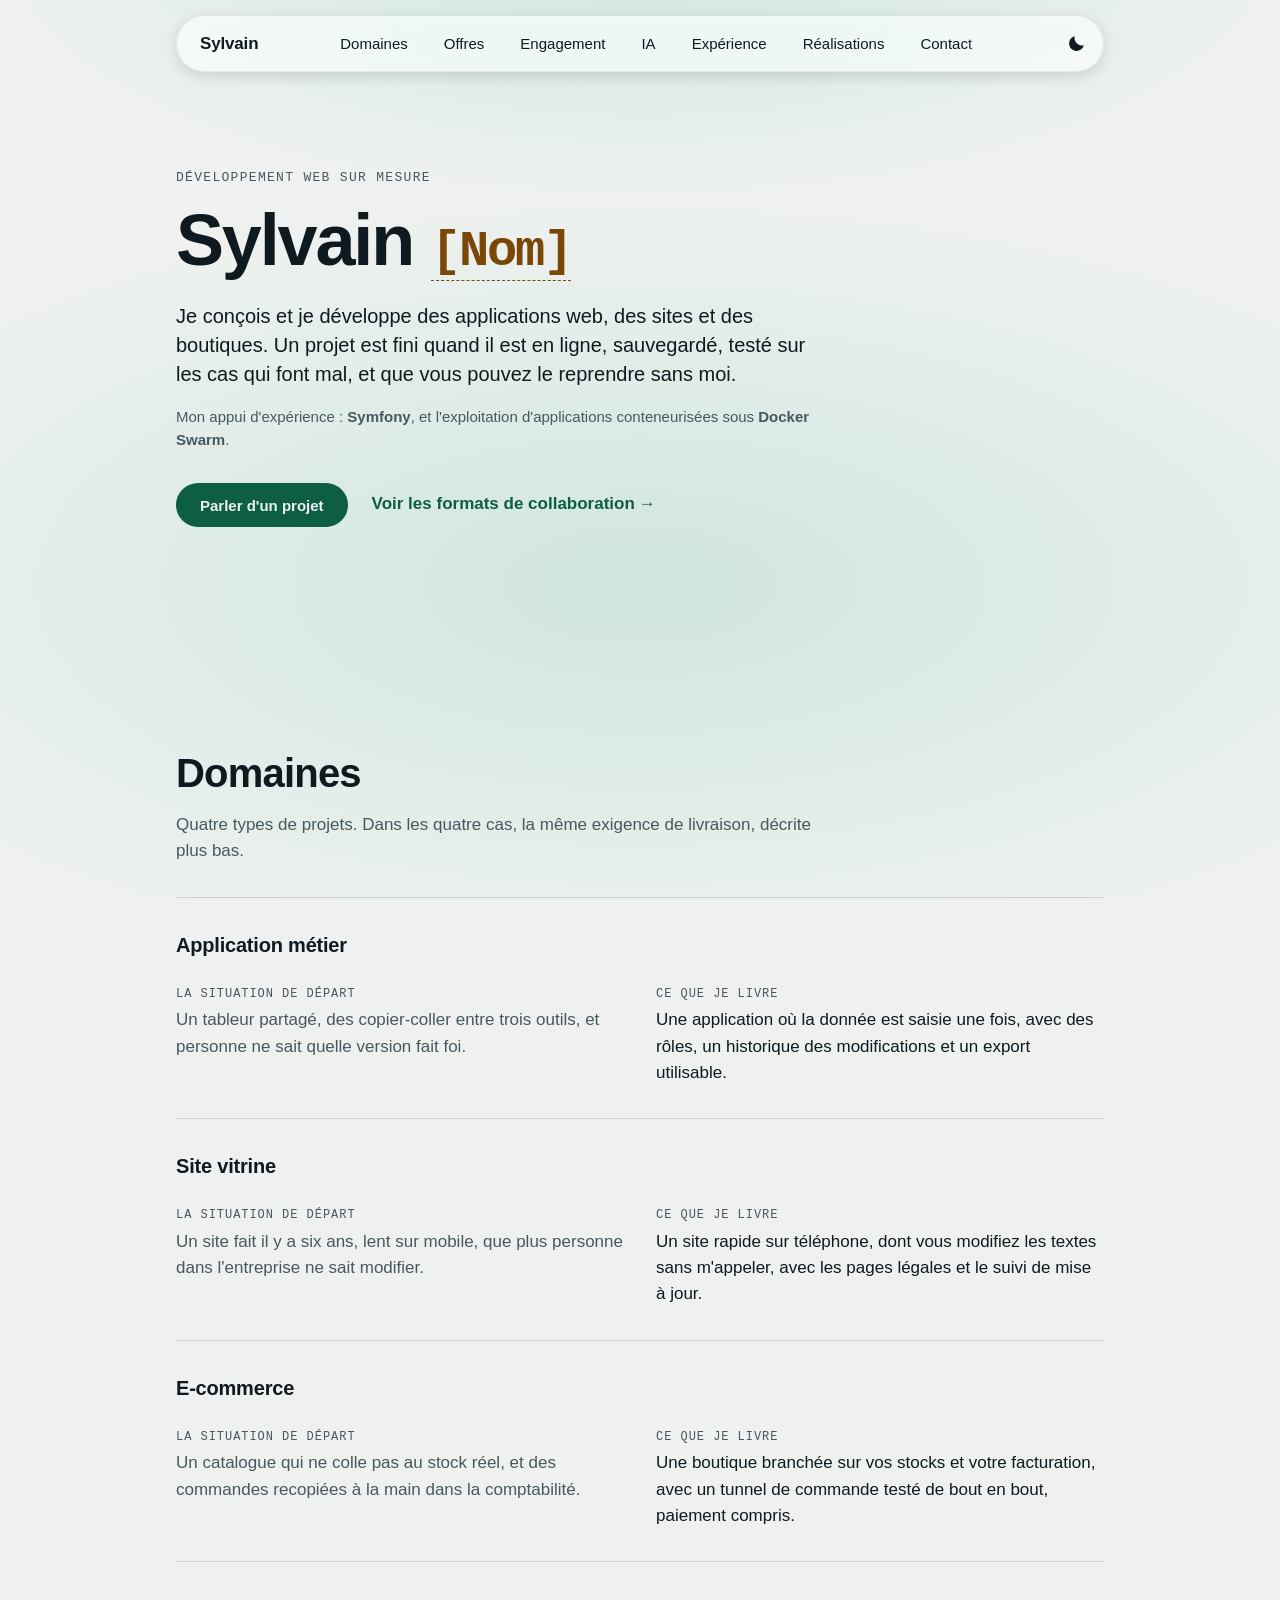
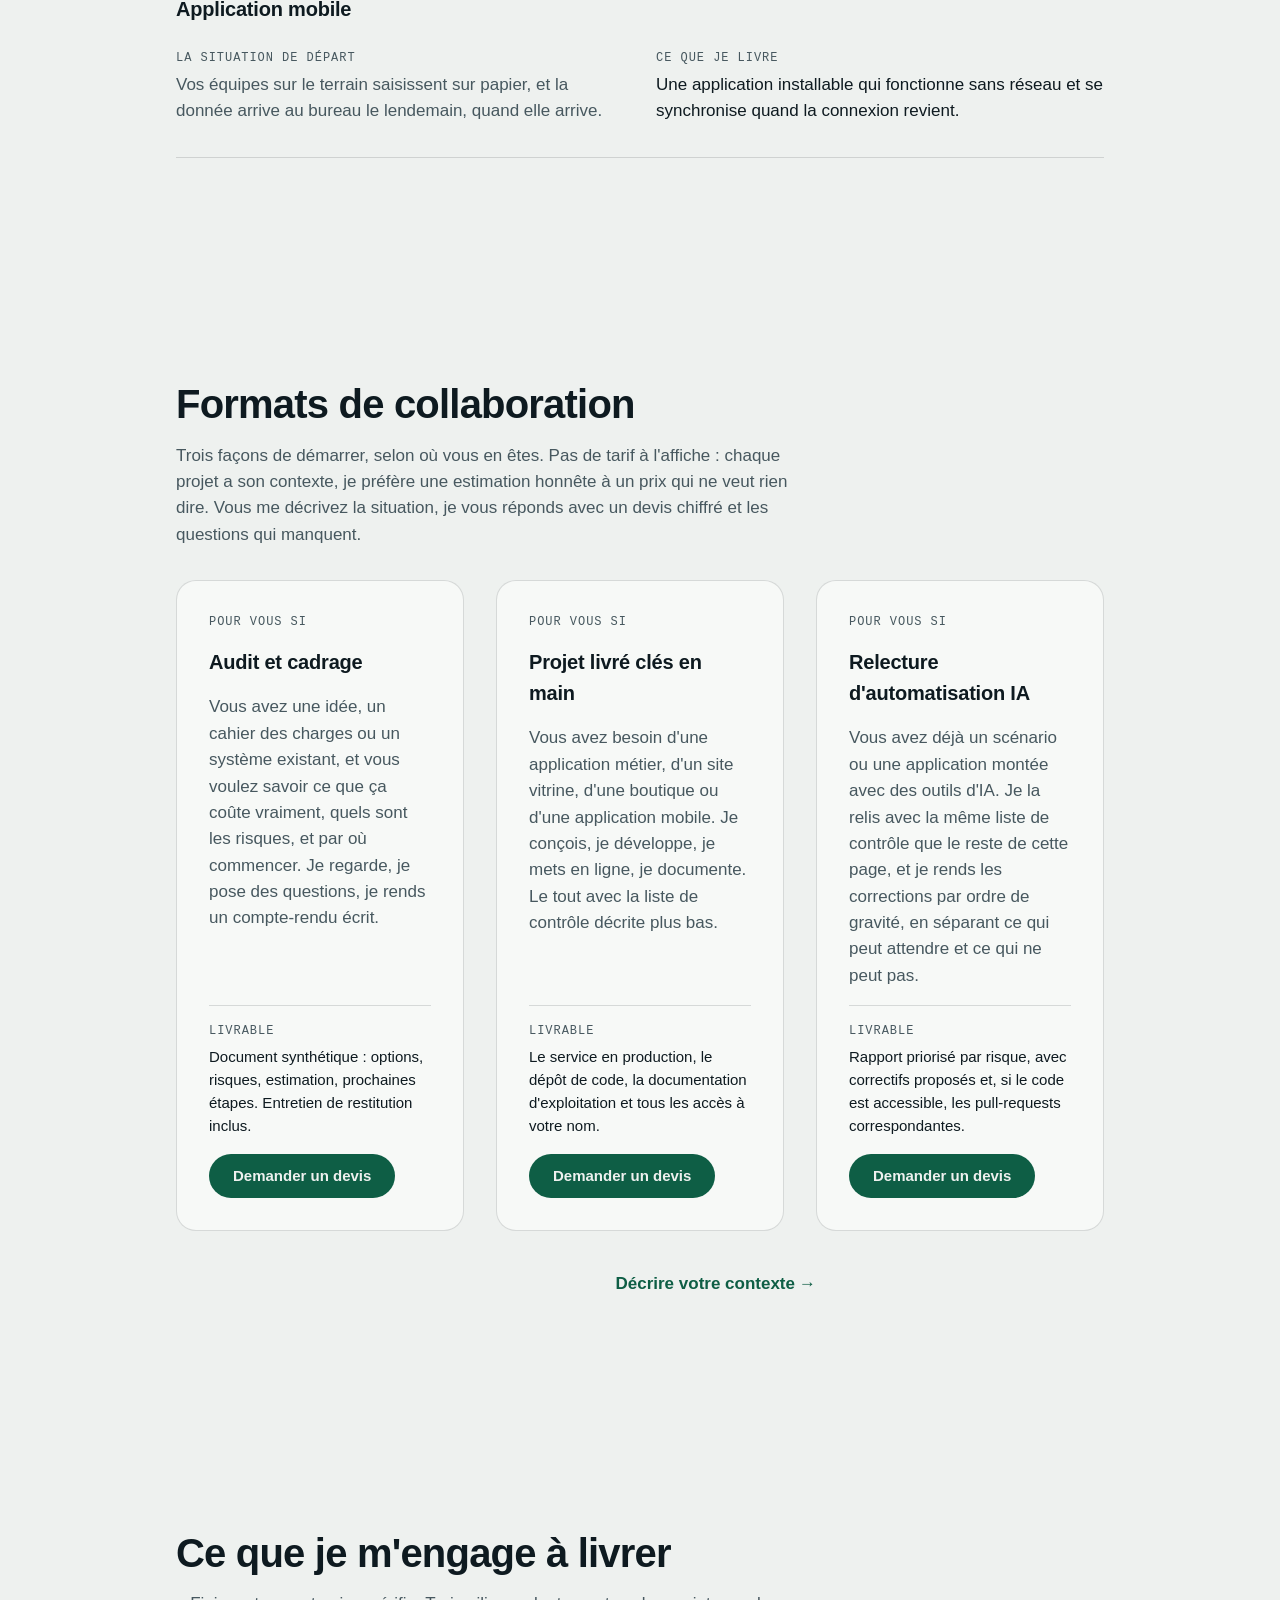
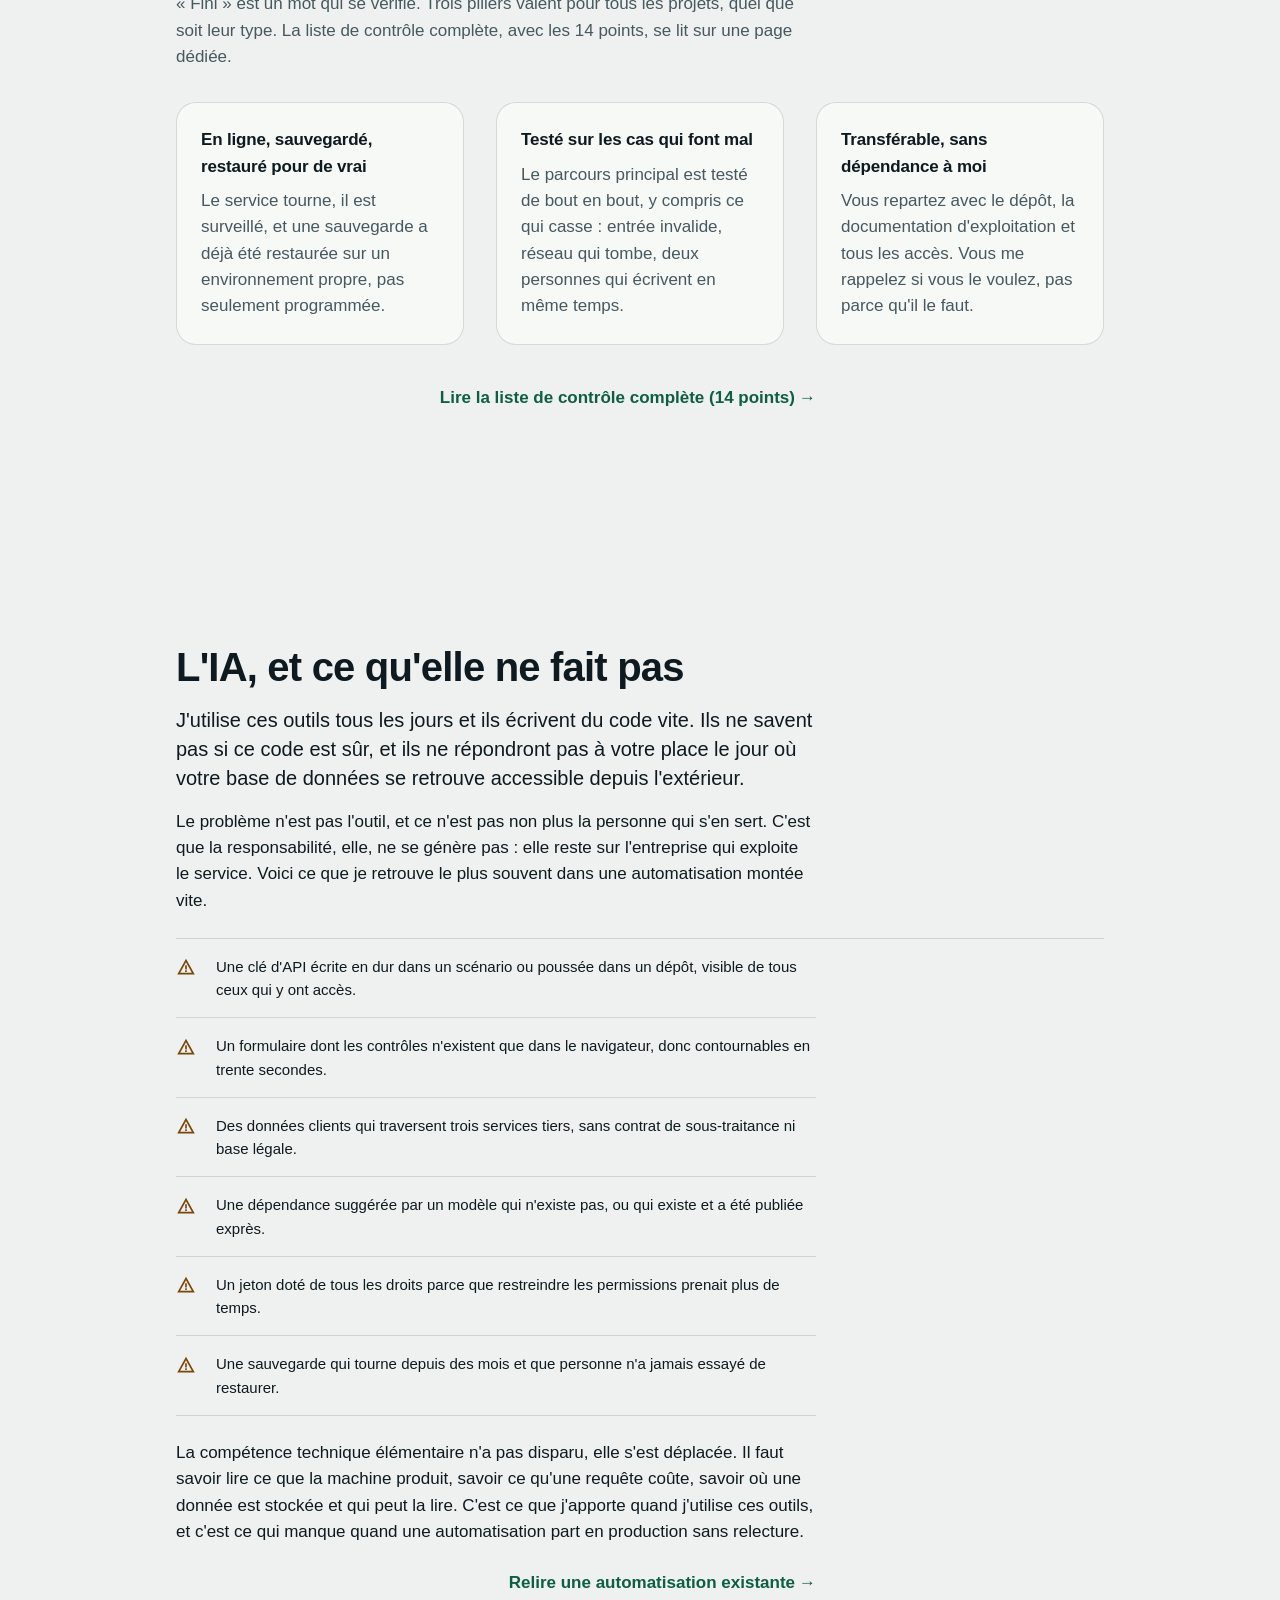
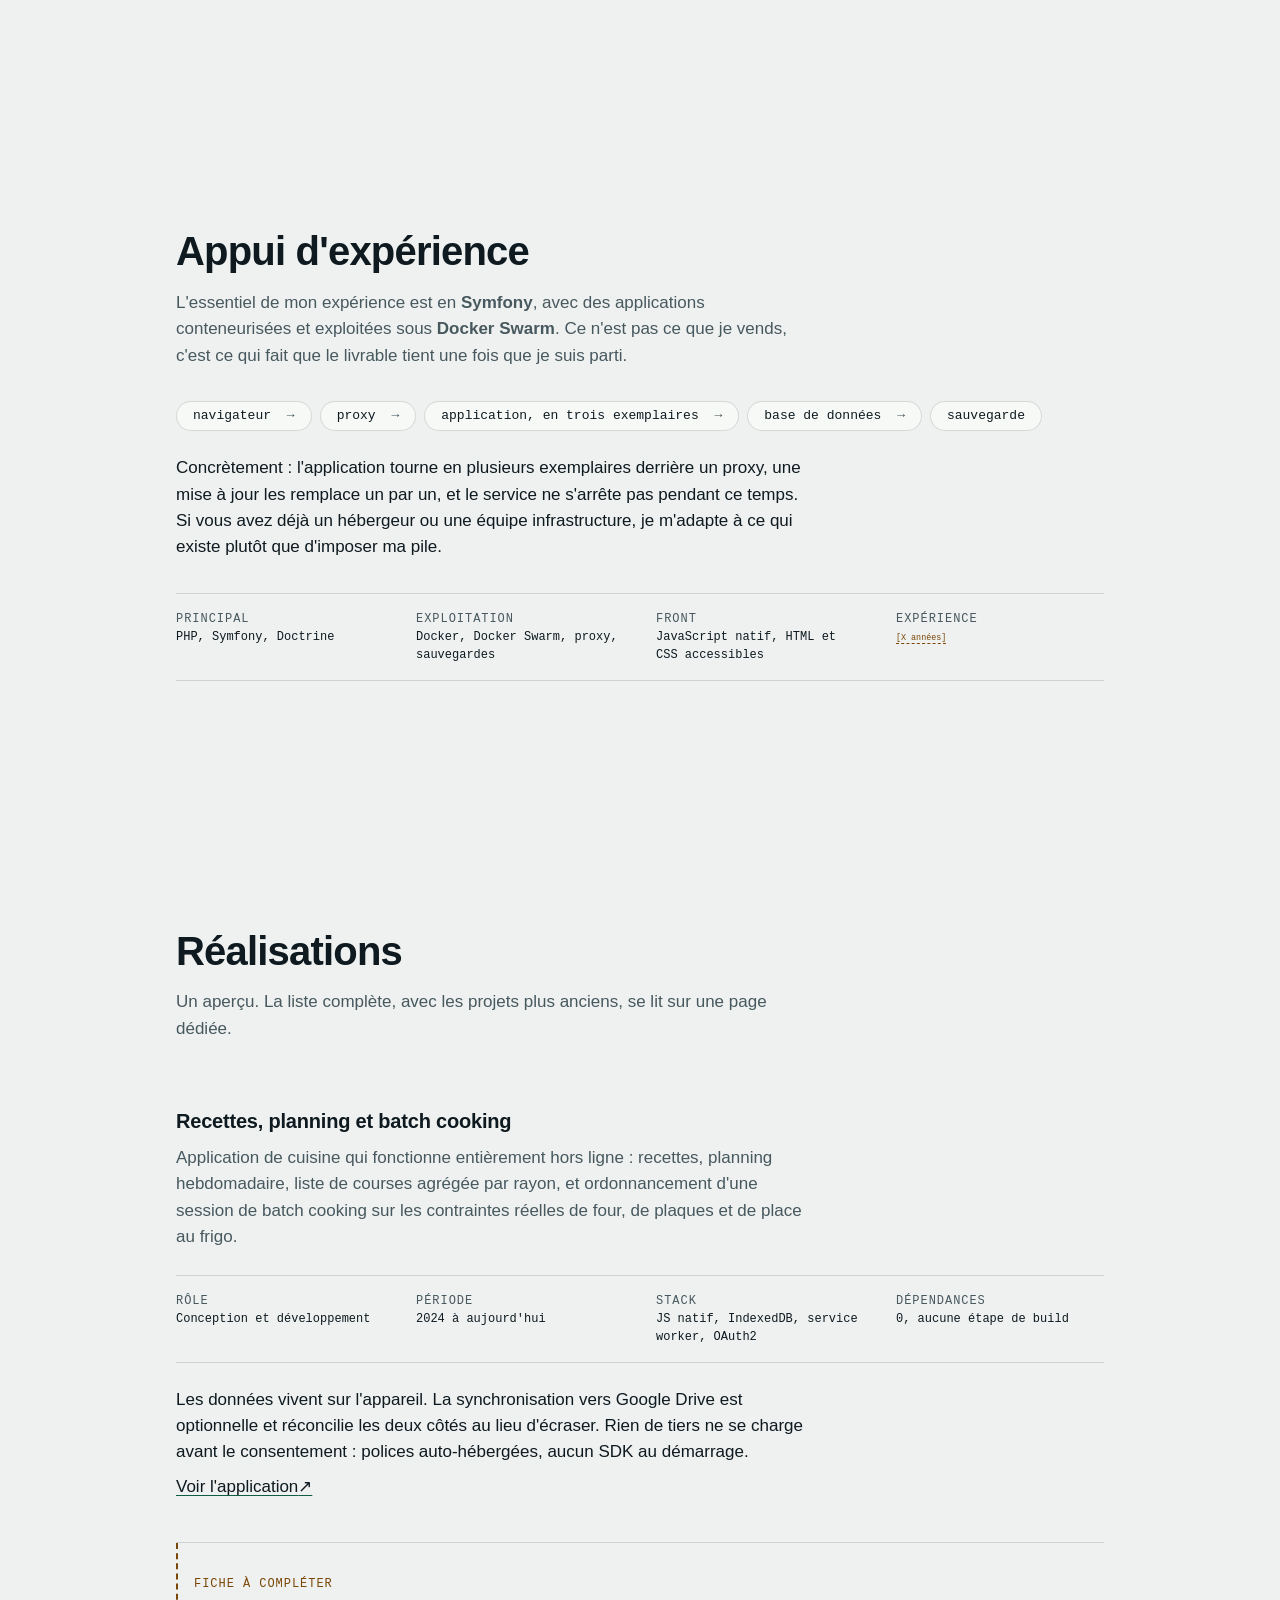
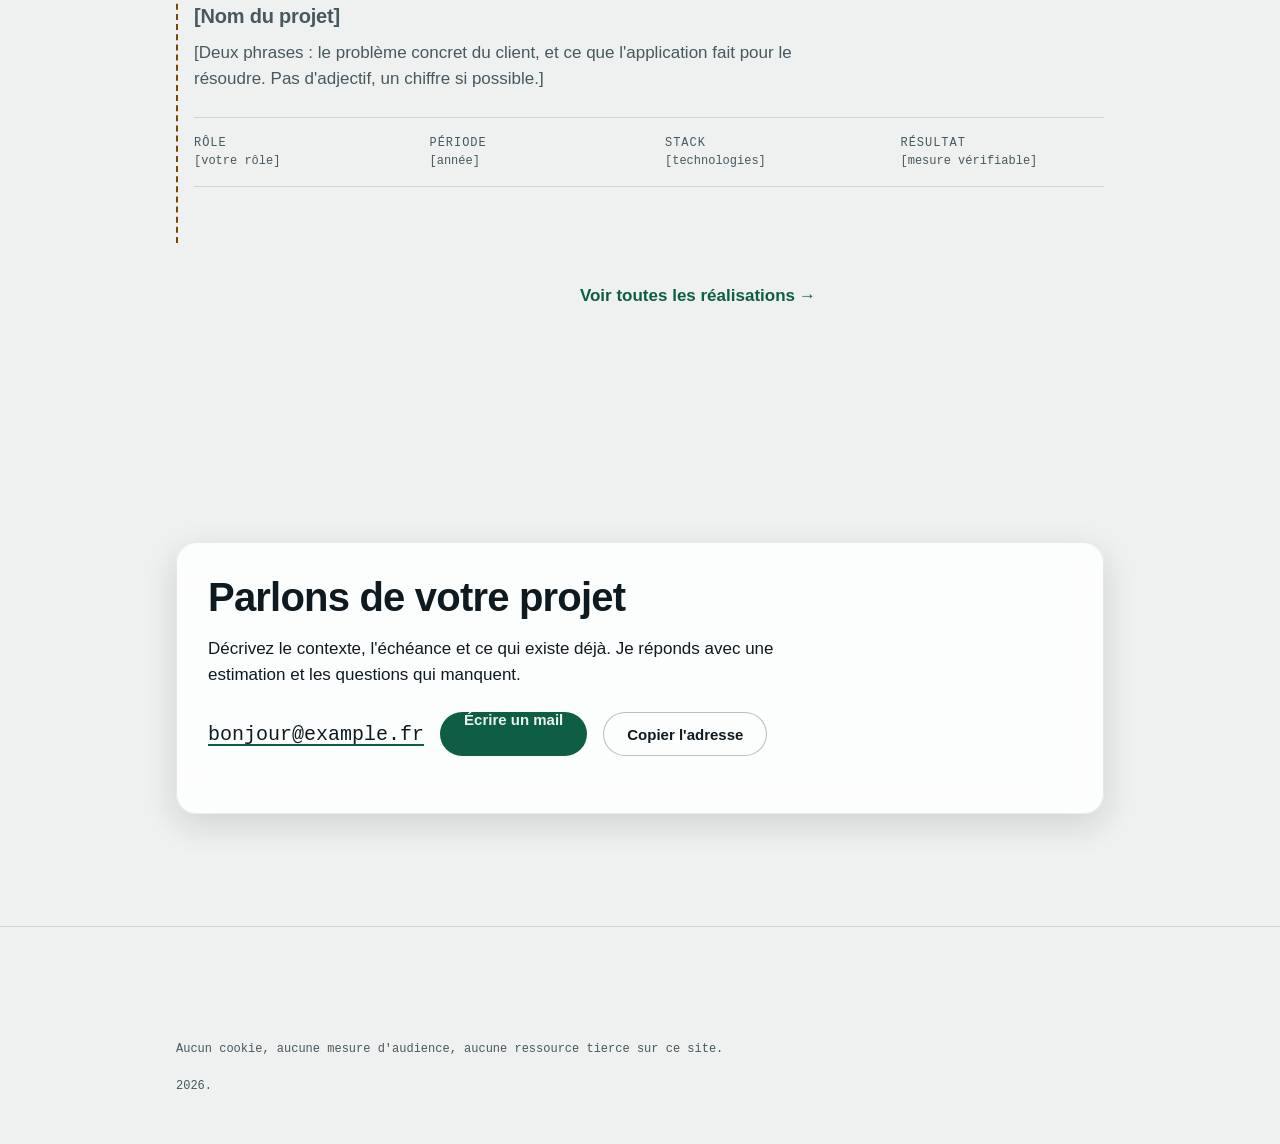
==== index.html @ fa23b718 "feat: add initial website structure with index and realizations pages, including service worker for " ====
<!DOCTYPE html>
<html lang="fr">
<head>
<meta charset="utf-8">
<meta name="viewport" content="width=device-width, initial-scale=1, viewport-fit=cover">
<title>Sylvain, développement web sur mesure</title>
<meta name="description" content="Développeur fullstack en prestation sur mesure : applications métier, sites vitrine, e-commerce, mobile. Une liste de contrôle de livraison, pas des promesses.">
<meta name="theme-color" content="#EEF1EF" id="couleur-theme">
<meta property="og:type" content="website">
<meta property="og:title" content="Sylvain, développement web sur mesure">
<meta property="og:description" content="Applications métier, sites vitrine, e-commerce, mobile. Un projet est fini quand vous pouvez le reprendre sans moi.">
<link rel="icon" href="data:image/svg+xml,%3Csvg xmlns='http://www.w3.org/2000/svg' viewBox='0 0 32 32'%3E%3Crect width='32' height='32' rx='8' fill='%230E5E45'/%3E%3Cpath d='M8 16.5 L13.5 22 L24 10' fill='none' stroke='%23EEF1EF' stroke-width='3' stroke-linecap='round' stroke-linejoin='round'/%3E%3C/svg%3E">
<link rel="stylesheet" href="css/styles.css?v=11">
<script>
/* Pose le thème choisi avant le premier rendu, sinon éclair de couleur au rechargement */
(function () {
  try {
    if (localStorage.getItem('portfolio-theme') === 'sombre') {
      document.documentElement.dataset.theme = 'sombre';
    }
  } catch (e) {}
})();
</script>
</head>
<body>

<a class="saut-contenu" href="#contenu">Aller au contenu</a>

<div class="barre">
  <nav class="capsule verre" id="capsule" aria-label="Navigation principale">
    <a class="capsule__nom" href="#accueil">Sylvain</a>
    <ul class="capsule__liens">
      <li><a href="#domaines">Domaines</a></li>
      <li><a href="#offres">Offres</a></li>
      <li><a href="#engagement">Engagement</a></li>
      <li><a href="#ia">IA</a></li>
      <li><a href="#experience">Expérience</a></li>
      <li><a href="#realisations">Réalisations</a></li>
      <li><a href="#contact">Contact</a></li>
    </ul>
    <button class="bascule" type="button" id="bascule-theme" aria-pressed="false">
      <span class="bascule__icone" aria-hidden="true"></span>
      <span class="sr-only" id="bascule-libelle">Passer en thème sombre</span>
    </button>
  </nav>
</div>

<header class="section accueil" id="accueil">
  <div class="enveloppe">
    <p class="surtitre">Développement web sur mesure</p>
    <h1 class="titre-accueil">
      Sylvain <span class="a-completer" title="À remplacer par votre nom" aria-label="champ nom à compléter">[Nom]</span>
    </h1>
    <p class="these">
      Je conçois et je développe des applications web, des sites et des boutiques.
      Un projet est fini quand il est en ligne, sauvegardé, testé sur les cas qui font mal,
      et que vous pouvez le reprendre sans moi.
    </p>
    <p class="accueil__appui">
      Mon appui d'expérience : <strong>Symfony</strong>, et l'exploitation d'applications
      conteneurisées sous <strong>Docker Swarm</strong>.
    </p>
    <div class="hero-cta">
      <a class="bouton" href="#contact">Parler d'un projet</a>
      <a class="lien-suite" href="#offres">Voir les formats de collaboration</a>
    </div>
  </div>
</header>

<main id="contenu">

  <section class="section" id="domaines" aria-labelledby="titre-domaines">
    <div class="enveloppe">
      <h2 class="titre-section" id="titre-domaines">Domaines</h2>
      <p class="chapo">
        Quatre types de projets. Dans les quatre cas, la même exigence de livraison, décrite plus
        bas.
      </p>

      <div class="domaines">

        <article class="domaine">
          <h3 class="domaine__nom">Application métier</h3>
          <div class="domaine__blocs">
            <div class="domaine__bloc">
              <p class="domaine__etiquette">La situation de départ</p>
              <p>
                Un tableur partagé, des copier-coller entre trois outils, et personne ne sait
                quelle version fait foi.
              </p>
            </div>
            <div class="domaine__bloc">
              <p class="domaine__etiquette">Ce que je livre</p>
              <p>
                Une application où la donnée est saisie une fois, avec des rôles, un historique
                des modifications et un export utilisable.
              </p>
            </div>
          </div>
        </article>

        <article class="domaine">
          <h3 class="domaine__nom">Site vitrine</h3>
          <div class="domaine__blocs">
            <div class="domaine__bloc">
              <p class="domaine__etiquette">La situation de départ</p>
              <p>
                Un site fait il y a six ans, lent sur mobile, que plus personne dans l'entreprise
                ne sait modifier.
              </p>
            </div>
            <div class="domaine__bloc">
              <p class="domaine__etiquette">Ce que je livre</p>
              <p>
                Un site rapide sur téléphone, dont vous modifiez les textes sans m'appeler, avec
                les pages légales et le suivi de mise à jour.
              </p>
            </div>
          </div>
        </article>

        <article class="domaine">
          <h3 class="domaine__nom">E-commerce</h3>
          <div class="domaine__blocs">
            <div class="domaine__bloc">
              <p class="domaine__etiquette">La situation de départ</p>
              <p>
                Un catalogue qui ne colle pas au stock réel, et des commandes recopiées à la main
                dans la comptabilité.
              </p>
            </div>
            <div class="domaine__bloc">
              <p class="domaine__etiquette">Ce que je livre</p>
              <p>
                Une boutique branchée sur vos stocks et votre facturation, avec un tunnel de
                commande testé de bout en bout, paiement compris.
              </p>
            </div>
          </div>
        </article>

        <article class="domaine">
          <h3 class="domaine__nom">Application mobile</h3>
          <div class="domaine__blocs">
            <div class="domaine__bloc">
              <p class="domaine__etiquette">La situation de départ</p>
              <p>
                Vos équipes sur le terrain saisissent sur papier, et la donnée arrive au bureau
                le lendemain, quand elle arrive.
              </p>
            </div>
            <div class="domaine__bloc">
              <p class="domaine__etiquette">Ce que je livre</p>
              <p>
                Une application installable qui fonctionne sans réseau et se synchronise quand la
                connexion revient.
              </p>
            </div>
          </div>
        </article>

      </div>
    </div>
  </section>

  <section class="section" id="offres" aria-labelledby="titre-offres">
    <div class="enveloppe">
      <h2 class="titre-section" id="titre-offres">Formats de collaboration</h2>
      <p class="chapo">
        Trois façons de démarrer, selon où vous en êtes. Pas de tarif à l'affiche : chaque projet a
        son contexte, je préfère une estimation honnête à un prix qui ne veut rien dire. Vous me
        décrivez la situation, je vous réponds avec un devis chiffré et les questions qui manquent.
      </p>

      <div class="offres">

        <article class="offre" aria-labelledby="offre-audit-titre">
          <p class="offre__public">Pour vous si</p>
          <h3 class="offre__titre" id="offre-audit-titre">Audit et cadrage</h3>
          <p class="offre__resume">
            Vous avez une idée, un cahier des charges ou un système existant, et vous voulez savoir
            ce que ça coûte vraiment, quels sont les risques, et par où commencer. Je regarde, je
            pose des questions, je rends un compte-rendu écrit.
          </p>
          <div class="offre__livre">
            <p class="offre__livre-etiquette">Livrable</p>
            <p>Document synthétique : options, risques, estimation, prochaines étapes. Entretien de restitution inclus.</p>
          </div>
          <a class="bouton" href="mailto:bonjour@example.fr?subject=Audit%20et%20cadrage">Demander un devis</a>
        </article>

        <article class="offre" aria-labelledby="offre-projet-titre">
          <p class="offre__public">Pour vous si</p>
          <h3 class="offre__titre" id="offre-projet-titre">Projet livré clés en main</h3>
          <p class="offre__resume">
            Vous avez besoin d'une application métier, d'un site vitrine, d'une boutique ou d'une
            application mobile. Je conçois, je développe, je mets en ligne, je documente. Le tout
            avec la liste de contrôle décrite plus bas.
          </p>
          <div class="offre__livre">
            <p class="offre__livre-etiquette">Livrable</p>
            <p>Le service en production, le dépôt de code, la documentation d'exploitation et tous les accès à votre nom.</p>
          </div>
          <a class="bouton" href="mailto:bonjour@example.fr?subject=Projet%20cl%C3%A9s%20en%20main">Demander un devis</a>
        </article>

        <article class="offre" aria-labelledby="offre-relecture-titre">
          <p class="offre__public">Pour vous si</p>
          <h3 class="offre__titre" id="offre-relecture-titre">Relecture d'automatisation IA</h3>
          <p class="offre__resume">
            Vous avez déjà un scénario ou une application montée avec des outils d'IA. Je la relis
            avec la même liste de contrôle que le reste de cette page, et je rends les corrections
            par ordre de gravité, en séparant ce qui peut attendre et ce qui ne peut pas.
          </p>
          <div class="offre__livre">
            <p class="offre__livre-etiquette">Livrable</p>
            <p>Rapport priorisé par risque, avec correctifs proposés et, si le code est accessible, les pull-requests correspondantes.</p>
          </div>
          <a class="bouton" href="mailto:bonjour@example.fr?subject=Relecture%20d%27automatisation%20IA">Demander un devis</a>
        </article>

      </div>

      <p class="suite">
        <a class="lien-suite" href="#contact">Décrire votre contexte</a>
      </p>
    </div>
  </section>

  <section class="section" id="engagement" aria-labelledby="titre-engagement">
    <div class="enveloppe">
      <h2 class="titre-section" id="titre-engagement">Ce que je m'engage à livrer</h2>
      <p class="chapo">
        « Fini » est un mot qui se vérifie. Trois piliers valent pour tous les projets, quel que
        soit leur type. La liste de contrôle complète, avec les 14 points, se lit sur une page
        dédiée.
      </p>

      <div class="piliers">
        <article class="pilier">
          <h3 class="pilier__titre">En ligne, sauvegardé, restauré pour de vrai</h3>
          <p>
            Le service tourne, il est surveillé, et une sauvegarde a déjà été restaurée sur un
            environnement propre, pas seulement programmée.
          </p>
        </article>
        <article class="pilier">
          <h3 class="pilier__titre">Testé sur les cas qui font mal</h3>
          <p>
            Le parcours principal est testé de bout en bout, y compris ce qui casse : entrée
            invalide, réseau qui tombe, deux personnes qui écrivent en même temps.
          </p>
        </article>
        <article class="pilier">
          <h3 class="pilier__titre">Transférable, sans dépendance à moi</h3>
          <p>
            Vous repartez avec le dépôt, la documentation d'exploitation et tous les accès. Vous me
            rappelez si vous le voulez, pas parce qu'il le faut.
          </p>
        </article>
      </div>

      <p class="suite">
        <a class="lien-suite" href="engagement.html">Lire la liste de contrôle complète (14 points)</a>
      </p>
    </div>
  </section>

  <section class="section" id="ia" aria-labelledby="titre-ia">
    <div class="enveloppe">
      <h2 class="titre-section" id="titre-ia">L'IA, et ce qu'elle ne fait pas</h2>
      <p class="these these--secondaire">
        J'utilise ces outils tous les jours et ils écrivent du code vite. Ils ne savent pas si ce
        code est sûr, et ils ne répondront pas à votre place le jour où votre base de données se
        retrouve accessible depuis l'extérieur.
      </p>
      <p>
        Le problème n'est pas l'outil, et ce n'est pas non plus la personne qui s'en sert. C'est que
        la responsabilité, elle, ne se génère pas : elle reste sur l'entreprise qui exploite le
        service. Voici ce que je retrouve le plus souvent dans une automatisation montée vite.
      </p>

      <ul class="vigilances">
        <li>Une clé d'API écrite en dur dans un scénario ou poussée dans un dépôt, visible de tous ceux qui y ont accès.</li>
        <li>Un formulaire dont les contrôles n'existent que dans le navigateur, donc contournables en trente secondes.</li>
        <li>Des données clients qui traversent trois services tiers, sans contrat de sous-traitance ni base légale.</li>
        <li>Une dépendance suggérée par un modèle qui n'existe pas, ou qui existe et a été publiée exprès.</li>
        <li>Un jeton doté de tous les droits parce que restreindre les permissions prenait plus de temps.</li>
        <li>Une sauvegarde qui tourne depuis des mois et que personne n'a jamais essayé de restaurer.</li>
      </ul>

      <p>
        La compétence technique élémentaire n'a pas disparu, elle s'est déplacée. Il faut savoir lire
        ce que la machine produit, savoir ce qu'une requête coûte, savoir où une donnée est stockée
        et qui peut la lire. C'est ce que j'apporte quand j'utilise ces outils, et c'est ce qui
        manque quand une automatisation part en production sans relecture.
      </p>

      <p class="suite">
        <a class="lien-suite" href="#offres">Relire une automatisation existante</a>
      </p>
    </div>
  </section>

  <section class="section" id="experience" aria-labelledby="titre-experience">
    <div class="enveloppe">
      <h2 class="titre-section" id="titre-experience">Appui d'expérience</h2>
      <p class="chapo">
        L'essentiel de mon expérience est en <strong>Symfony</strong>, avec des applications
        conteneurisées et exploitées sous <strong>Docker Swarm</strong>. Ce n'est pas ce que je
        vends, c'est ce qui fait que le livrable tient une fois que je suis parti.
      </p>

      <ol class="chaine" aria-label="Trajet d'une requête jusqu'à l'application">
        <li>navigateur</li>
        <li>proxy</li>
        <li>application, en trois exemplaires</li>
        <li>base de données</li>
        <li>sauvegarde</li>
      </ol>

      <p>
        Concrètement : l'application tourne en plusieurs exemplaires derrière un proxy, une mise à
        jour les remplace un par un, et le service ne s'arrête pas pendant ce temps. Si vous avez
        déjà un hébergeur ou une équipe infrastructure, je m'adapte à ce qui existe plutôt que
        d'imposer ma pile.
      </p>

      <dl class="fiche__releve fiche__releve--experience">
        <div><dt>Principal</dt><dd>PHP, Symfony, Doctrine</dd></div>
        <div><dt>Exploitation</dt><dd>Docker, Docker Swarm, proxy, sauvegardes</dd></div>
        <div><dt>Front</dt><dd>JavaScript natif, HTML et CSS accessibles</dd></div>
        <div><dt>Expérience</dt><dd><span class="a-completer" aria-label="nombre d'années à compléter">[X années]</span></dd></div>
      </dl>
    </div>
  </section>

  <section class="section" id="realisations" aria-labelledby="titre-realisations">
    <div class="enveloppe">
      <h2 class="titre-section" id="titre-realisations">Réalisations</h2>
      <p class="chapo">
        Un aperçu. La liste complète, avec les projets plus anciens, se lit sur une page dédiée.
      </p>

      <div id="fiches-vedettes">
        <article class="fiche">
          <h3 class="fiche__titre">Recettes, planning et batch cooking</h3>
          <p class="fiche__resume">
            Application de cuisine qui fonctionne entièrement hors ligne : recettes, planning
            hebdomadaire, liste de courses agrégée par rayon, et ordonnancement d'une session de
            batch cooking sur les contraintes réelles de four, de plaques et de place au frigo.
          </p>
          <dl class="fiche__releve">
            <div><dt>Rôle</dt><dd>Conception et développement</dd></div>
            <div><dt>Période</dt><dd>2024 à aujourd'hui</dd></div>
            <div><dt>Stack</dt><dd>JS natif, IndexedDB, service worker, OAuth2</dd></div>
            <div><dt>Dépendances</dt><dd>0, aucune étape de build</dd></div>
          </dl>
          <p>
            <a class="lien-externe" href="https://nutrievidence.fr/recettes/" rel="noopener">Voir l'application</a>
          </p>
        </article>
      </div>

      <p class="suite">
        <a class="lien-suite" href="realisations.html">Voir toutes les réalisations</a>
      </p>
    </div>
  </section>

  <section class="section" id="contact" aria-labelledby="titre-contact">
    <div class="enveloppe">
      <div class="carte-contact verre">
        <h2 class="titre-section" id="titre-contact">Parlons de votre projet</h2>
        <p>
          Décrivez le contexte, l'échéance et ce qui existe déjà. Je réponds avec une estimation et
          les questions qui manquent.
        </p>
        <p class="contact-adresse">
          <a class="lien-contact" href="mailto:bonjour@example.fr">bonjour@example.fr</a>
          <a class="bouton" href="mailto:bonjour@example.fr?subject=Projet%20%C3%A0%20discuter">Écrire un mail</a>
          <button class="bouton bouton--secondaire" type="button" id="copier-email" data-email="bonjour@example.fr">Copier l'adresse</button>
        </p>
        <p class="statut-copie" id="statut-copie" role="status"></p>
      </div>
    </div>
  </section>

</main>

<footer class="section pied">
  <div class="enveloppe">
    <p>Aucun cookie, aucune mesure d'audience, aucune ressource tierce sur ce site.</p>
    <p class="pied__annee" id="pied-annee"></p>
  </div>
</footer>

<button class="retour verre" type="button" id="retour" hidden>
  <span class="retour__fleche" aria-hidden="true"></span>
  <span class="sr-only">Revenir en haut de la page</span>
</button>

<script src="js/app.js?v=7"></script>
</body>
</html>
---- css/styles.css ----
/* ==========================================================================
   Portfolio, feuille de style unique
   1. Tokens et thèmes
   2. Base
   3. Alignement : colonne, mesure, grille
   4. Nappes de lumière
   5. Matériau : le verre
   6. Typographie
   7. Barre de navigation et bascule de thème
   8. Domaines
   9. Liste de contrôle (signature)
   10. Vigilances et encart
   11. Chaîne, fiches, contact, pied
   12. Accessibilité du matériau
   13. Impression
   ========================================================================== */

/* 1. Tokens et thèmes ------------------------------------------------------ */

:root {
  color-scheme: light;

  /* Couleur, thème clair, appliqué par défaut à tout le monde */
  --canevas: #eef1ef;
  --surface: #f7f9f7;
  --texte: #0e1a20;
  --texte-second: #47585f;
  --controle: #0e5e45;
  --vigilance: #7a4707;
  --filet: rgba(14, 26, 32, 0.14);
  --filet-fort: rgba(14, 26, 32, 0.28);

  --nappe-ambiante: rgba(18, 161, 119, 0.14);
  --nappe-controle: rgba(18, 161, 119, 0.22);
  --nappe-vigilance: rgba(224, 138, 42, 0.2);

  --verre-teinte: rgba(255, 255, 255, 0.58);
  --verre-teinte-dense: rgba(255, 255, 255, 0.84);
  --verre-flou: blur(24px) saturate(180%);
  --verre-arete-haute: rgba(255, 255, 255, 0.85);
  --verre-arete-basse: rgba(255, 255, 255, 0.28);
  --verre-anneau: rgba(14, 26, 32, 0.1);
  --verre-ombre: rgba(11, 20, 24, 0.14);
  --verre-reflet: rgba(255, 255, 255, 0.55);

  /* Typographie : SF Pro sur les appareils Apple, équivalent système ailleurs */
  --police-texte: -apple-system, BlinkMacSystemFont, "SF Pro Text", "Segoe UI Variable Text",
    "Segoe UI", Roboto, "Helvetica Neue", Arial, sans-serif;
  --police-mesure: ui-monospace, "SF Mono", "Cascadia Mono", "Segoe UI Mono", Menlo, Consolas, monospace;

  /* Échelle typographique, 7 crans */
  --t-0: 0.75rem;
  --t-1: 0.8125rem;
  --t-2: 0.9375rem;
  --t-3: 1.0625rem;
  --t-4: 1.25rem;
  --t-5: clamp(1.75rem, 1.2rem + 2.4vw, 2.5rem);
  --t-6: clamp(2.6rem, 1.6rem + 5vw, 4.5rem);

  /* Espacement, base 8 */
  --e-0: 0.25rem;
  --e-1: 0.5rem;
  --e-2: 1rem;
  --e-3: 1.5rem;
  --e-4: 2rem;
  --e-5: 3rem;
  --rythme: clamp(4rem, 9vw, 7rem);
  --gap-bloc: var(--e-3);
  --rail-icone: 1.5rem;

  /* Alignement : un axe à gauche, deux repères à droite, pas un de plus */
  --colonne: 58rem;   /* repère R, bord de colonne */
  --mesure: 40rem;    /* repère P, fin du texte courant, en rem et jamais en ch */
  --gouttiere: var(--e-4);

  /* Rayons concentriques */
  --r-pilule: 999px;
  --r-panneau: 20px;
  --r-interne: 12px;
  --r-petit: 8px;

  /* Mouvement */
  --duree-courte: 180ms;
  --duree-capsule: 260ms;
  --courbe: cubic-bezier(0.32, 0.72, 0, 1);

  /* Hauteur de la capsule de barre (contenu) et plancher net utilisé partout
     (offset haut de la barre + hauteur + air en dessous). Un seul curseur
     pour la position sticky du filtre et le scroll-padding des ancres. */
  --hauteur-barre: 3.5rem;
  --barre-offset: var(--e-2);
  --barre-plancher: calc(var(--barre-offset) + var(--hauteur-barre) + var(--e-2));

  --icone-lune: url("data:image/svg+xml,%3Csvg xmlns='http://www.w3.org/2000/svg' viewBox='0 0 24 24'%3E%3Cpath d='M21.4 13.6A9.3 9.3 0 0 1 10.4 2.6a9 9 0 1 0 11 11Z'/%3E%3C/svg%3E");
  --icone-soleil: url("data:image/svg+xml,%3Csvg xmlns='http://www.w3.org/2000/svg' viewBox='0 0 24 24' fill='none' stroke='black' stroke-width='2' stroke-linecap='round'%3E%3Ccircle cx='12' cy='12' r='4.2'/%3E%3Cpath d='M12 1.8v2.4M12 19.8v2.4M2 12h2.4M19.6 12H22M4.9 4.9l1.7 1.7M17.4 17.4l1.7 1.7M4.9 19.1l1.7-1.7M17.4 6.6l1.7-1.7'/%3E%3C/svg%3E");

  --marque-cochee: url("data:image/svg+xml,%3Csvg xmlns='http://www.w3.org/2000/svg' viewBox='0 0 24 24'%3E%3Cpath d='M12 1.5A10.5 10.5 0 1 0 22.5 12 10.51 10.51 0 0 0 12 1.5Zm0 19A8.5 8.5 0 1 1 20.5 12 8.51 8.51 0 0 1 12 20.5Zm4.2-12.2-5.5 5.5-2.9-2.9-1.4 1.4 4.3 4.3 6.9-6.9Z'/%3E%3C/svg%3E");
  --marque-hors: url("data:image/svg+xml,%3Csvg xmlns='http://www.w3.org/2000/svg' viewBox='0 0 24 24'%3E%3Cpath d='M12 1.5A10.5 10.5 0 1 0 22.5 12 10.51 10.51 0 0 0 12 1.5Zm0 19A8.5 8.5 0 1 1 20.5 12 8.51 8.51 0 0 1 12 20.5Z'/%3E%3C/svg%3E");
  --marque-alerte: url("data:image/svg+xml,%3Csvg xmlns='http://www.w3.org/2000/svg' viewBox='0 0 24 24'%3E%3Cpath d='M12 2 1.5 21h21L12 2Zm0 4.2 7 12.8H5l7-12.8ZM11 10v5h2v-5h-2Zm0 6v2h2v-2h-2Z'/%3E%3C/svg%3E");
}

/* Thème sombre : uniquement sur choix explicite du visiteur */
:root[data-theme="sombre"] {
  color-scheme: dark;

  --canevas: #0b1418;
  --surface: #131e24;
  --texte: #f2f5f3;
  --texte-second: #b9c4c9;
  --controle: #5fcba4;
  --vigilance: #d99733;
  --filet: rgba(242, 245, 243, 0.16);
  --filet-fort: rgba(242, 245, 243, 0.32);

  --nappe-ambiante: rgba(18, 161, 119, 0.2);
  --nappe-controle: rgba(18, 161, 119, 0.26);
  --nappe-vigilance: rgba(201, 118, 31, 0.22);

  --verre-teinte: rgba(22, 34, 40, 0.58);
  --verre-teinte-dense: rgba(19, 30, 36, 0.86);
  --verre-arete-haute: rgba(255, 255, 255, 0.24);
  --verre-arete-basse: rgba(255, 255, 255, 0.06);
  --verre-anneau: rgba(255, 255, 255, 0.12);
  --verre-ombre: rgba(0, 0, 0, 0.5);
  --verre-reflet: rgba(255, 255, 255, 0.16);
}

/* 2. Base ------------------------------------------------------------------ */

*,
*::before,
*::after { box-sizing: border-box; }

html {
  -webkit-text-size-adjust: 100%;
  scroll-behavior: smooth;
  scroll-padding-block-start: var(--barre-plancher);
}

body {
  margin: 0;
  background-color: var(--canevas);
  /* Deux washes concentriques : un en haut de page, un plus doux et plus bas,
     pour que les sections "plates" reçoivent aussi un peu de matière. */
  background-image:
    radial-gradient(72% 40% at 50% -6%, var(--nappe-ambiante), transparent 70%),
    radial-gradient(90% 55% at 50% 65%, var(--nappe-ambiante), transparent 78%);
  background-repeat: no-repeat;
  background-attachment: fixed;
  color: var(--texte);
  font-family: var(--police-texte);
  font-size: var(--t-3);
  line-height: 1.55;
  overflow-wrap: break-word;
  -webkit-font-smoothing: antialiased;
}

:where(h1, h2, h3, p, ul, ol, dl, figure) { margin: 0; }
:where(ul, ol) { padding: 0; list-style: none; }

.sr-only {
  position: absolute;
  width: 1px;
  height: 1px;
  padding: 0;
  overflow: hidden;
  clip-path: inset(50%);
  white-space: nowrap;
}

.saut-contenu {
  position: fixed;
  inset-block-start: var(--e-2);
  inset-inline-start: var(--e-2);
  z-index: 200;
  display: inline-flex;
  align-items: center;
  min-height: 44px;
  padding: var(--e-1) var(--e-2);
  border-radius: var(--r-petit);
  background: var(--texte);
  color: var(--canevas);
  font-size: var(--t-2);
  font-weight: 600;
  text-decoration: none;
  transform: translateY(-300%);
}

.saut-contenu:focus { transform: translateY(0); }

:focus-visible {
  outline: 2px solid var(--controle);
  outline-offset: 2px;
  border-radius: var(--r-petit);
}

/* 3. Alignement : colonne, mesure, grille ---------------------------------- */

.enveloppe {
  width: min(100% - 2 * var(--e-3), var(--colonne));
  margin-inline: auto;
}

/* Tout le texte courant s'arrête sur le repère P, quel que soit son corps */
.section p,
.encart p,
.fiche__resume { max-width: var(--mesure); }

.section {
  position: relative;
  isolation: isolate;
  padding-block: var(--rythme);
}

/* 4. Nappes de lumière ------------------------------------------------------ */

/* Le fond est uniformisé au niveau du body (radiales fixes) ; aucune
   nappe locale ne vient teinter une section, pour un défilement calme. */

/* 5. Matériau : le verre ---------------------------------------------------- */

.verre {
  position: relative;
  background: var(--verre-teinte);
  -webkit-backdrop-filter: var(--verre-flou);
  backdrop-filter: var(--verre-flou);
  box-shadow:
    inset 0 1px 0 var(--verre-arete-haute),
    inset 0 -1px 0 var(--verre-arete-basse),
    inset 0 0 0 1px var(--verre-anneau),
    0 10px 34px var(--verre-ombre);
}

/* La barre est en haut, très près du filtre sticky en dessous : on serre
   son halo pour qu'il ne morde pas sur la capsule du filtre. */
.barre .verre {
  box-shadow:
    inset 0 1px 0 var(--verre-arete-haute),
    inset 0 -1px 0 var(--verre-arete-basse),
    inset 0 0 0 1px var(--verre-anneau),
    0 4px 14px var(--verre-ombre);
}

/* Anneau de focus visible sur les capsules verre elles-mêmes : l'outline
   par défaut est peu lisible sur un fond translucide. Les éléments
   focusables INTERNES au verre (segments, liens) gardent leur outline. */
.verre:focus-visible {
  outline: none;
  box-shadow:
    inset 0 1px 0 var(--verre-arete-haute),
    inset 0 -1px 0 var(--verre-arete-basse),
    inset 0 0 0 1px var(--verre-anneau),
    0 4px 14px var(--verre-ombre),
    0 0 0 2px var(--controle);
}

/* Reflet spéculaire piloté au pointeur */
.verre::after {
  content: "";
  position: absolute;
  inset: 0;
  z-index: 0;
  border-radius: inherit;
  pointer-events: none;
  opacity: 0;
  transition: opacity var(--duree-courte) var(--courbe);
  background: radial-gradient(
    18rem 10rem at var(--sx, 50%) var(--sy, 0%),
    var(--verre-reflet),
    transparent 68%
  );
}

.verre:hover::after,
.verre:focus-within::after { opacity: 1; }

.verre > * { position: relative; z-index: 1; }

/* 6. Typographie ------------------------------------------------------------ */

.accueil {
  padding-block-start: calc(var(--rythme) + var(--hauteur-barre));
}

.surtitre {
  font-family: var(--police-mesure);
  font-size: var(--t-1);
  letter-spacing: 0.1em;
  text-transform: uppercase;
  color: var(--texte-second);
}

.titre-accueil {
  font-size: var(--t-6);
  font-weight: 600;
  line-height: 1.02;
  letter-spacing: -0.03em;
  margin-block: var(--e-2) var(--e-3);
}

.titre-section {
  font-size: var(--t-5);
  font-weight: 600;
  line-height: 1.12;
  letter-spacing: -0.02em;
  margin-block-end: var(--e-2);
}

.these {
  font-size: var(--t-4);
  line-height: 1.45;
}

.these--secondaire { margin-block-end: var(--e-2); }

.chapo {
  color: var(--texte-second);
  margin-block-end: var(--e-4);
}

.accueil__appui {
  margin-block-start: var(--gap-bloc);
  color: var(--texte-second);
  font-size: var(--t-2);
}

.hero-cta {
  display: flex;
  flex-wrap: wrap;
  align-items: center;
  gap: var(--e-2) var(--e-3);
  margin-block-start: var(--e-4);
}

.hero-cta .bouton {
  display: inline-flex;
  align-items: center;
  text-decoration: none;
}

/* Écart entre paragraphes courants d'une section, sans écraser les
   marges fines des composants imbriqués (.point__domaines, .fiche__resume). */
.section > .enveloppe > p + p { margin-block-start: var(--e-2); }

strong { font-weight: 600; }

a { color: var(--texte); text-decoration-color: var(--controle); text-underline-offset: 0.2em; }
a:hover { color: var(--controle); }

.a-completer {
  font-family: var(--police-mesure);
  font-size: 0.7em;
  color: var(--vigilance);
  border-block-end: 1px dashed currentColor;
  white-space: nowrap;
}

.lien-externe {
  display: inline-flex;
  align-items: center;
  min-height: 44px;
  font-weight: 500;
}

.lien-externe::after { content: " \2197"; text-decoration: none; }

/* Lien éditorial "voir la suite" : lié à un flux, pas à un CTA plein */
.suite {
  margin-block-start: var(--e-4);
  text-align: end;
}

.suite:only-child { text-align: start; }

@media (max-width: 40rem) {
  .suite { text-align: start; }
}

.lien-suite {
  display: inline-flex;
  align-items: center;
  min-height: 44px;
  color: var(--controle);
  font-weight: 600;
  text-decoration: none;
  border-block-end: 1px solid transparent;
}

.lien-suite::after {
  content: " \2192";
  margin-inline-start: var(--e-0);
  transition: transform var(--duree-courte, 180ms) var(--courbe, ease);
}

.lien-suite:hover { border-block-end-color: currentColor; }
.lien-suite:hover::after { transform: translateX(3px); }

@media (prefers-reduced-motion: reduce) {
  .lien-suite::after { transition: none; }
  .lien-suite:hover::after { transform: none; }
}

/* 7. Barre de navigation et bascule de thème -------------------------------- */

/* La barre se cale exactement sur la colonne de contenu : un seul axe dans la page */
.barre {
  position: fixed;
  inset-block-start: var(--e-2);
  inset-inline: 0;
  z-index: 100;
  pointer-events: none;
}

.capsule {
  display: flex;
  align-items: center;
  gap: var(--e-1);
  width: min(100% - 2 * var(--e-3), var(--colonne));
  margin-inline: auto;
  padding: 6px 6px 6px var(--e-3);
  border-radius: var(--r-pilule);
  pointer-events: auto;
  transition: padding var(--duree-capsule) var(--courbe);
}

.capsule__nom {
  display: inline-flex;
  align-items: center;
  min-height: 44px;
  font-weight: 600;
  letter-spacing: -0.01em;
  text-decoration: none;
  white-space: nowrap;
  overflow: hidden;
  max-width: 8rem;
  opacity: 1;
  transition:
    max-width var(--duree-capsule) var(--courbe),
    opacity var(--duree-capsule) var(--courbe),
    margin var(--duree-capsule) var(--courbe);
}

.capsule[data-compact="true"] { padding-inline-start: 6px; }

.capsule[data-compact="true"] .capsule__nom {
  max-width: 0;
  margin-inline-end: calc(-1 * var(--e-1));
  opacity: 0;
}

.capsule__liens {
  display: flex;
  align-items: center;
  gap: var(--e-0);
  min-width: 0;
  /* Les liens forment un bloc centré dans l'espace libre entre le logo
     (à gauche) et le bouton thème (à droite). Sur mobile, la règle
     ci-dessous rend le flex-grow prioritaire et neutralise ce centrage. */
  margin-inline: auto;
  overflow-x: auto;
  scrollbar-width: none;
  -ms-overflow-style: none;
  /* Fade sur les bords pour signaler le scroll horizontal quand ça déborde. */
  mask-image: linear-gradient(
    to right,
    transparent 0,
    #000 12px,
    #000 calc(100% - 20px),
    transparent 100%
  );
  -webkit-mask-image: linear-gradient(
    to right,
    transparent 0,
    #000 12px,
    #000 calc(100% - 20px),
    transparent 100%
  );
}

.capsule__liens::-webkit-scrollbar { display: none; }

.capsule__liens a {
  display: flex;
  align-items: center;
  min-height: 44px;
  padding-inline: var(--e-2);
  border-radius: var(--r-pilule);
  font-size: var(--t-2);
  font-weight: 500;
  white-space: nowrap;
  text-decoration: none;
  color: var(--texte);
  transition: background-color var(--duree-courte) var(--courbe);
}

.capsule__liens a:hover { background: var(--verre-arete-basse); color: var(--texte); }

.capsule__liens a[aria-current="true"],
.capsule__liens a[aria-current="page"] {
  background: var(--controle);
  color: var(--canevas);
}

.bascule {
  flex: 0 0 auto;
  display: grid;
  place-items: center;
  width: 44px;
  height: 44px;
  border: 0;
  border-radius: var(--r-pilule);
  background: transparent;
  cursor: pointer;
  transition: background-color var(--duree-courte) var(--courbe);
}

.bascule:hover { background: var(--verre-arete-basse); }

.bascule__icone {
  width: 20px;
  height: 20px;
  background-color: var(--texte);
  -webkit-mask: var(--icone-lune) center / contain no-repeat;
  mask: var(--icone-lune) center / contain no-repeat;
}

[data-theme="sombre"] .bascule__icone {
  -webkit-mask-image: var(--icone-soleil);
  mask-image: var(--icone-soleil);
}

@media (max-width: 40rem) {
  .capsule { padding-inline-start: var(--e-0); }
  .capsule__nom { display: none; }
  /* Sans logo, la liste remplit l'espace : on annule le centrage auto,
     sinon on ne saurait plus lire les premiers liens quand ça déborde. */
  .capsule__liens { flex: 1 1 auto; margin-inline: 0; }
  .bascule { margin-inline-start: var(--e-1); }
}

/* Très petits écrans : réduire encore la taille du titre d'accueil
   et donner de l'air aux boutons du filtre pour éviter le scroll invisible. */
@media (max-width: 24rem) {
  .titre-accueil { font-size: var(--t-5); }
  .segment { padding-inline: var(--e-1); font-size: var(--t-1); }
  .capsule__liens a { padding-inline: var(--e-1); }
  .contact-adresse { flex-direction: column; align-items: flex-start; }
  .lien-contact { font-size: var(--t-3); }
}

/* Landscape très court : réduire la marge de rythme pour ne pas
   perdre la zone de lecture sous la barre + le filtre sticky. */
@media (max-height: 30rem) and (orientation: landscape) {
  :root { --rythme: 2.5rem; }
}

/* 8. Domaines --------------------------------------------------------------- */

.domaines { border-block-start: 1px solid var(--filet); }

.domaine {
  padding-block: var(--e-4);
  border-block-end: 1px solid var(--filet);
}

.domaine__nom {
  font-size: var(--t-4);
  font-weight: 600;
  letter-spacing: -0.01em;
  margin-block-end: var(--e-3);
}

/* Deux colonnes dont la seconde tombe sur la colonne 3 de la grille à quatre */
.domaine__blocs {
  display: grid;
  grid-template-columns: repeat(2, minmax(0, 1fr));
  gap: var(--e-3) var(--gouttiere);
}

.domaine__etiquette {
  font-family: var(--police-mesure);
  font-size: var(--t-0);
  letter-spacing: 0.08em;
  text-transform: uppercase;
  color: var(--texte-second);
  margin-block-end: var(--e-0);
}

.domaine__bloc p { max-width: none; }

.domaine__bloc:first-child p:last-child { color: var(--texte-second); }

@media (max-width: 34rem) {
  .domaine__blocs { grid-template-columns: minmax(0, 1fr); }
}

/* 9. Liste de contrôle (signature) ------------------------------------------ */

.filtre {
  position: sticky;
  inset-block-start: var(--barre-plancher);
  z-index: 50;
  margin-block-end: var(--e-4);
}

/* Une seule capsule verre contient les segments et le décompte : un seul
   bloc sticky, jamais deux capsules qui se croisent sous la barre. */
.filtre__capsule {
  display: flex;
  flex-direction: column;
  gap: var(--e-1);
  width: fit-content;
  max-width: 100%;
  padding: var(--e-1);
  border-radius: var(--r-panneau);
}

.filtre__segments {
  display: flex;
  gap: var(--e-0);
  overflow-x: auto;
  scrollbar-width: none;
  /* Signaler l'affordance de scroll horizontal quand les segments débordent. */
  mask-image: linear-gradient(
    to right,
    transparent 0,
    #000 12px,
    #000 calc(100% - 20px),
    transparent 100%
  );
  -webkit-mask-image: linear-gradient(
    to right,
    transparent 0,
    #000 12px,
    #000 calc(100% - 20px),
    transparent 100%
  );
}

.filtre__segments::-webkit-scrollbar { display: none; }

.segment {
  flex: 0 0 auto;
  min-height: 44px;
  padding-inline: var(--e-2);
  border: 0;
  border-radius: var(--r-pilule);
  background: transparent;
  color: var(--texte);
  font: 500 var(--t-2) / 1 var(--police-texte);
  cursor: pointer;
  transition:
    background-color var(--duree-courte) var(--courbe),
    color var(--duree-courte) var(--courbe);
}

.segment:hover { background: var(--verre-arete-basse); }

.segment[aria-pressed="true"] {
  background: var(--controle);
  color: var(--canevas);
}

.filtre__decompte {
  margin: 0;
  padding-inline: var(--e-2);
  font-family: var(--police-mesure);
  font-size: var(--t-0);
  color: var(--texte-second);
}

.controles { border-block-start: 1px solid var(--filet); }

.point,
.vigilances li {
  display: grid;
  grid-template-columns: var(--rail-icone) minmax(0, 1fr);
  gap: 0 var(--e-2);
  max-width: var(--mesure);
  padding-block: var(--e-2);
  border-block-end: 1px solid var(--filet);
}

.point { grid-template-rows: auto auto; }

.point::before,
.vigilances li::before {
  content: "";
  grid-column: 1;
  width: 1.25rem;
  height: 1.25rem;
  margin-block-start: 0.15em;
  transition: background-color var(--duree-courte) var(--courbe);
}

.point::before {
  grid-row: 1 / span 2;
  background-color: var(--controle);
  -webkit-mask: var(--marque-cochee) center / contain no-repeat;
  mask: var(--marque-cochee) center / contain no-repeat;
}

.point__texte { grid-column: 2; font-size: var(--t-2); }

.point__domaines {
  grid-column: 2;
  margin-block-start: var(--e-0);
  font-family: var(--police-mesure);
  font-size: var(--t-0);
  color: var(--texte-second);
}

/* Hors filtre : mis en retrait, jamais masqué ni illisible */
.point[data-hors="oui"] { color: var(--texte-second); }

.point[data-hors="oui"]::before {
  background-color: var(--texte-second);
  -webkit-mask-image: var(--marque-hors);
  mask-image: var(--marque-hors);
}

/* 10. Vigilances et encart -------------------------------------------------- */

.vigilances { margin-block: var(--gap-bloc); border-block-start: 1px solid var(--filet); }

.vigilances li { font-size: var(--t-2); }

.vigilances li::before {
  background-color: var(--vigilance);
  -webkit-mask: var(--marque-alerte) center / contain no-repeat;
  mask: var(--marque-alerte) center / contain no-repeat;
}

.encart {
  max-width: var(--mesure);
  margin-block-start: var(--e-4);
  padding: var(--e-3);
  border: 1px solid var(--filet-fort);
  border-radius: var(--r-panneau);
  background: var(--surface);
}

.encart__titre {
  font-size: var(--t-4);
  font-weight: 600;
  margin-block-end: var(--e-1);
}

/* 10 bis. Piliers d'engagement (résumé sur la home) ------------------------- */

.piliers {
  display: grid;
  grid-template-columns: repeat(3, minmax(0, 1fr));
  gap: var(--gouttiere);
  margin-block-start: var(--e-2);
}

.pilier {
  padding: var(--e-3);
  border: 1px solid var(--filet);
  border-radius: var(--r-panneau);
  background: var(--surface);
}

.pilier__titre {
  font-size: var(--t-3);
  font-weight: 600;
  letter-spacing: -0.01em;
  margin-block-end: var(--e-1);
}

.pilier p {
  max-width: none;
  color: var(--texte-second);
}

@media (max-width: 34rem) {
  .piliers { grid-template-columns: minmax(0, 1fr); }
}

/* 10 ter. Offres : formats de collaboration --------------------------------- */

.offres {
  display: grid;
  grid-template-columns: repeat(3, minmax(0, 1fr));
  gap: var(--gouttiere);
  margin-block-start: var(--e-2);
}

.offre {
  display: flex;
  flex-direction: column;
  gap: var(--e-2);
  padding: var(--e-4);
  border: 1px solid var(--filet);
  border-radius: var(--r-panneau);
  background: var(--surface);
}

.offre__public {
  font-family: var(--police-mesure);
  font-size: var(--t-0);
  letter-spacing: 0.08em;
  text-transform: uppercase;
  color: var(--texte-second);
}

.offre__titre {
  font-size: var(--t-4);
  font-weight: 600;
  letter-spacing: -0.01em;
}

.offre__resume {
  max-width: none;
  color: var(--texte-second);
}

.offre__livre {
  margin-block-start: auto;
  padding-block-start: var(--e-2);
  border-block-start: 1px solid var(--filet);
  font-size: var(--t-2);
}

.offre__livre-etiquette {
  font-family: var(--police-mesure);
  font-size: var(--t-0);
  letter-spacing: 0.08em;
  text-transform: uppercase;
  color: var(--texte-second);
  margin-block-end: var(--e-0);
}

.offre .bouton {
  align-self: flex-start;
  display: inline-flex;
  align-items: center;
  text-decoration: none;
}

@media (max-width: 56rem) {
  .offres { grid-template-columns: repeat(2, minmax(0, 1fr)); }
}

@media (max-width: 34rem) {
  .offres { grid-template-columns: minmax(0, 1fr); }
}

/* 11. Chaîne, fiches, contact, pied ----------------------------------------- */

.chaine {
  display: flex;
  flex-wrap: wrap;
  align-items: center;
  gap: var(--e-1);
  margin-block: var(--gap-bloc);
}

.chaine li {
  padding: var(--e-0) var(--e-2);
  border: 1px solid var(--filet);
  border-radius: var(--r-pilule);
  background: var(--surface);
  font-family: var(--police-mesure);
  font-size: var(--t-1);
}

.chaine li:not(:last-child)::after {
  content: " \2192";
  margin-inline-start: var(--e-1);
  color: var(--texte-second);
}

.fiche {
  padding-block: var(--e-4);
  border-block-end: 1px solid var(--filet);
}

.fiche:last-of-type { border-block-end: 0; }

.fiche__titre {
  font-size: var(--t-4);
  font-weight: 600;
  letter-spacing: -0.01em;
}

.fiche__resume { margin-block-start: var(--e-1); color: var(--texte-second); }

.fiche__releve {
  display: grid;
  grid-template-columns: repeat(4, minmax(0, 1fr));
  gap: var(--e-1) var(--gouttiere);
  margin-block: var(--gap-bloc);
  padding-block: var(--e-2);
  border-block: 1px solid var(--filet);
  font-family: var(--police-mesure);
  font-size: var(--t-0);
  line-height: 1.5;
}

.fiche__releve--experience { margin-block-start: var(--e-4); }

.fiche__releve dt {
  color: var(--texte-second);
  text-transform: uppercase;
  letter-spacing: 0.08em;
}

.fiche__releve dd { margin: 0; }

@media (max-width: 56rem) {
  .fiche__releve { grid-template-columns: repeat(2, minmax(0, 1fr)); }
}

@media (max-width: 34rem) {
  .fiche__releve { grid-template-columns: minmax(0, 1fr); }
}

.fiche__statut {
  font-family: var(--police-mesure);
  font-size: var(--t-0);
  letter-spacing: 0.08em;
  text-transform: uppercase;
  color: var(--vigilance);
  margin-block-end: var(--e-1);
}

.fiche--brouillon {
  padding-inline-start: var(--e-2);
  border-inline-start: 2px dashed var(--vigilance);
}

.fiche--brouillon .fiche__titre,
.fiche--brouillon .fiche__resume,
.fiche--brouillon .fiche__releve dd { color: var(--texte-second); }

.carte-contact {
  padding: var(--e-4);
  border-radius: var(--r-panneau);
  background: var(--verre-teinte-dense);
}

.carte-contact p { color: var(--texte); }

.contact-adresse {
  display: flex;
  flex-wrap: wrap;
  align-items: center;
  gap: var(--e-2);
  margin-block-start: var(--e-3);
}

.lien-contact {
  display: inline-flex;
  align-items: center;
  min-height: 44px;
  font-family: var(--police-mesure);
  font-size: var(--t-4);
}

.bouton {
  min-height: 44px;
  padding-inline: var(--e-3);
  border: 0;
  border-radius: var(--r-pilule);
  background: var(--controle);
  color: var(--canevas);
  font: 600 var(--t-2) / 1 var(--police-texte);
  cursor: pointer;
  transition: filter var(--duree-courte) var(--courbe);
}

.bouton:hover { filter: brightness(1.12); }

.bouton[disabled] { opacity: 0.6; cursor: not-allowed; }

/* Variante secondaire : contour discret, pour un CTA de second rang à côté
   d'un bouton plein (par ex. « Copier l'adresse » vs. « Écrire un mail »). */
.bouton--secondaire {
  background: transparent;
  color: var(--texte);
  box-shadow: inset 0 0 0 1px var(--filet-fort);
}

.bouton--secondaire:hover {
  filter: none;
  background: var(--verre-arete-basse);
}

.statut-copie {
  min-height: 1.5em;
  margin-block-start: var(--e-1);
  font-family: var(--police-mesure);
  font-size: var(--t-0);
  color: var(--controle);
}

.pied {
  padding-block-end: var(--e-5);
  border-block-start: 1px solid var(--filet);
  font-family: var(--police-mesure);
  font-size: var(--t-0);
  line-height: 1.7;
  color: var(--texte-second);
}

.retour {
  position: fixed;
  inset-block-end: var(--e-3);
  inset-inline-end: var(--e-3);
  z-index: 90;
  display: grid;
  place-items: center;
  width: 48px;
  height: 48px;
  border: 0;
  border-radius: var(--r-pilule);
  cursor: pointer;
}

.retour[hidden] { display: none; }

.retour__fleche {
  width: 10px;
  height: 10px;
  border-inline-start: 2px solid var(--texte);
  border-block-start: 2px solid var(--texte);
  transform: translateY(2px) rotate(45deg);
}

/* 12. Accessibilité du matériau --------------------------------------------- */

@media (prefers-reduced-transparency: reduce) {
  .verre {
    background: var(--surface);
    -webkit-backdrop-filter: none;
    backdrop-filter: none;
  }
  .verre::after { display: none; }
}

@media (prefers-contrast: more) {
  .verre {
    background: var(--surface);
    -webkit-backdrop-filter: none;
    backdrop-filter: none;
    box-shadow: inset 0 0 0 2px var(--filet-fort);
  }
  .verre::after { display: none; }
  .point, .vigilances li, .domaine, .fiche { border-block-end-color: var(--filet-fort); }
}

@supports not ((backdrop-filter: blur(1px)) or (-webkit-backdrop-filter: blur(1px))) {
  .verre { background: var(--surface); }
  .verre::after { display: none; }
}

@media (prefers-reduced-motion: reduce) {
  html { scroll-behavior: auto; }
  *,
  *::before,
  *::after {
    animation-duration: 1ms !important;
    animation-iteration-count: 1 !important;
    transition-duration: 1ms !important;
  }
  .verre::after { display: none; }
}

/* 13. Impression ------------------------------------------------------------ */

@media print {
  body { background: #fff; color: #000; font-size: 11pt; }
  .barre, .retour, .filtre, .saut-contenu { display: none; }
  .section { padding-block-start: 1.5rem; }
  .carte-contact { background: none; box-shadow: none; border: 1px solid #999; }
  .lien-externe::after { content: " (" attr(href) ")"; font-size: 9pt; }
}
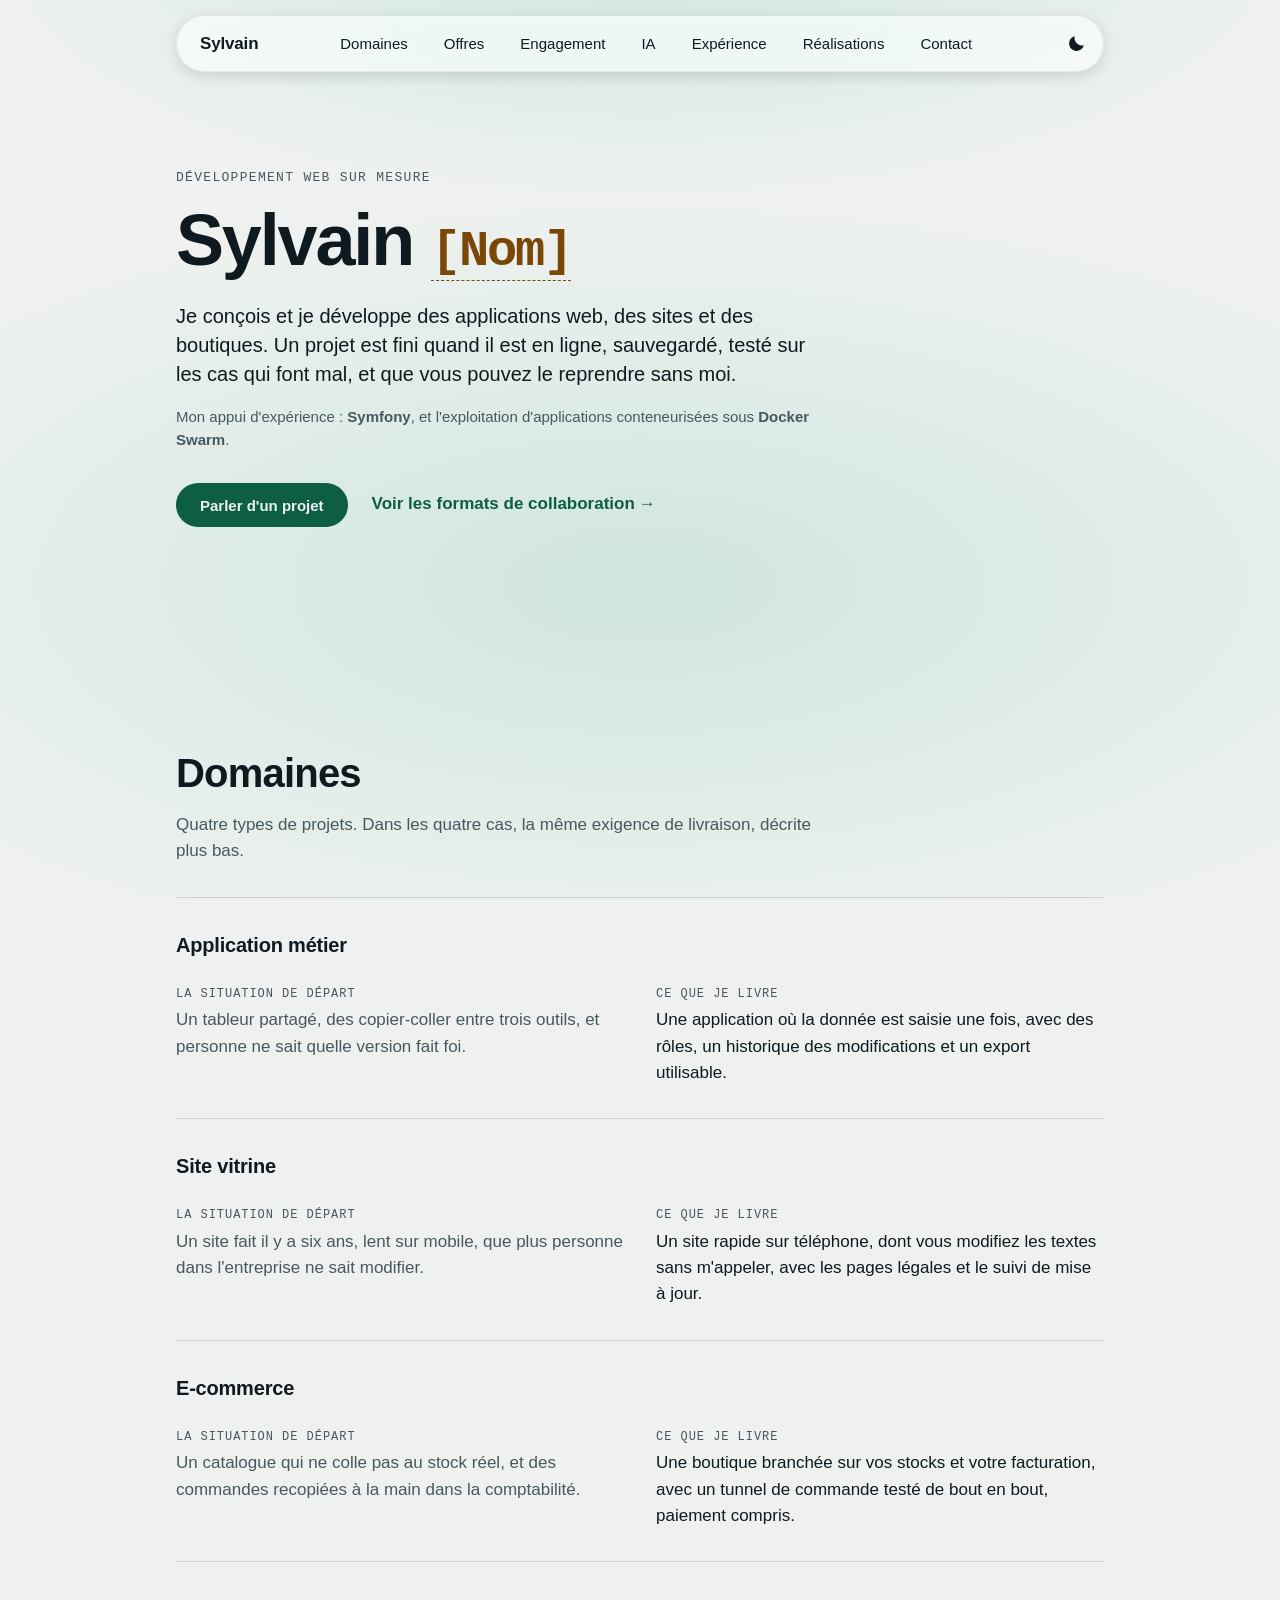
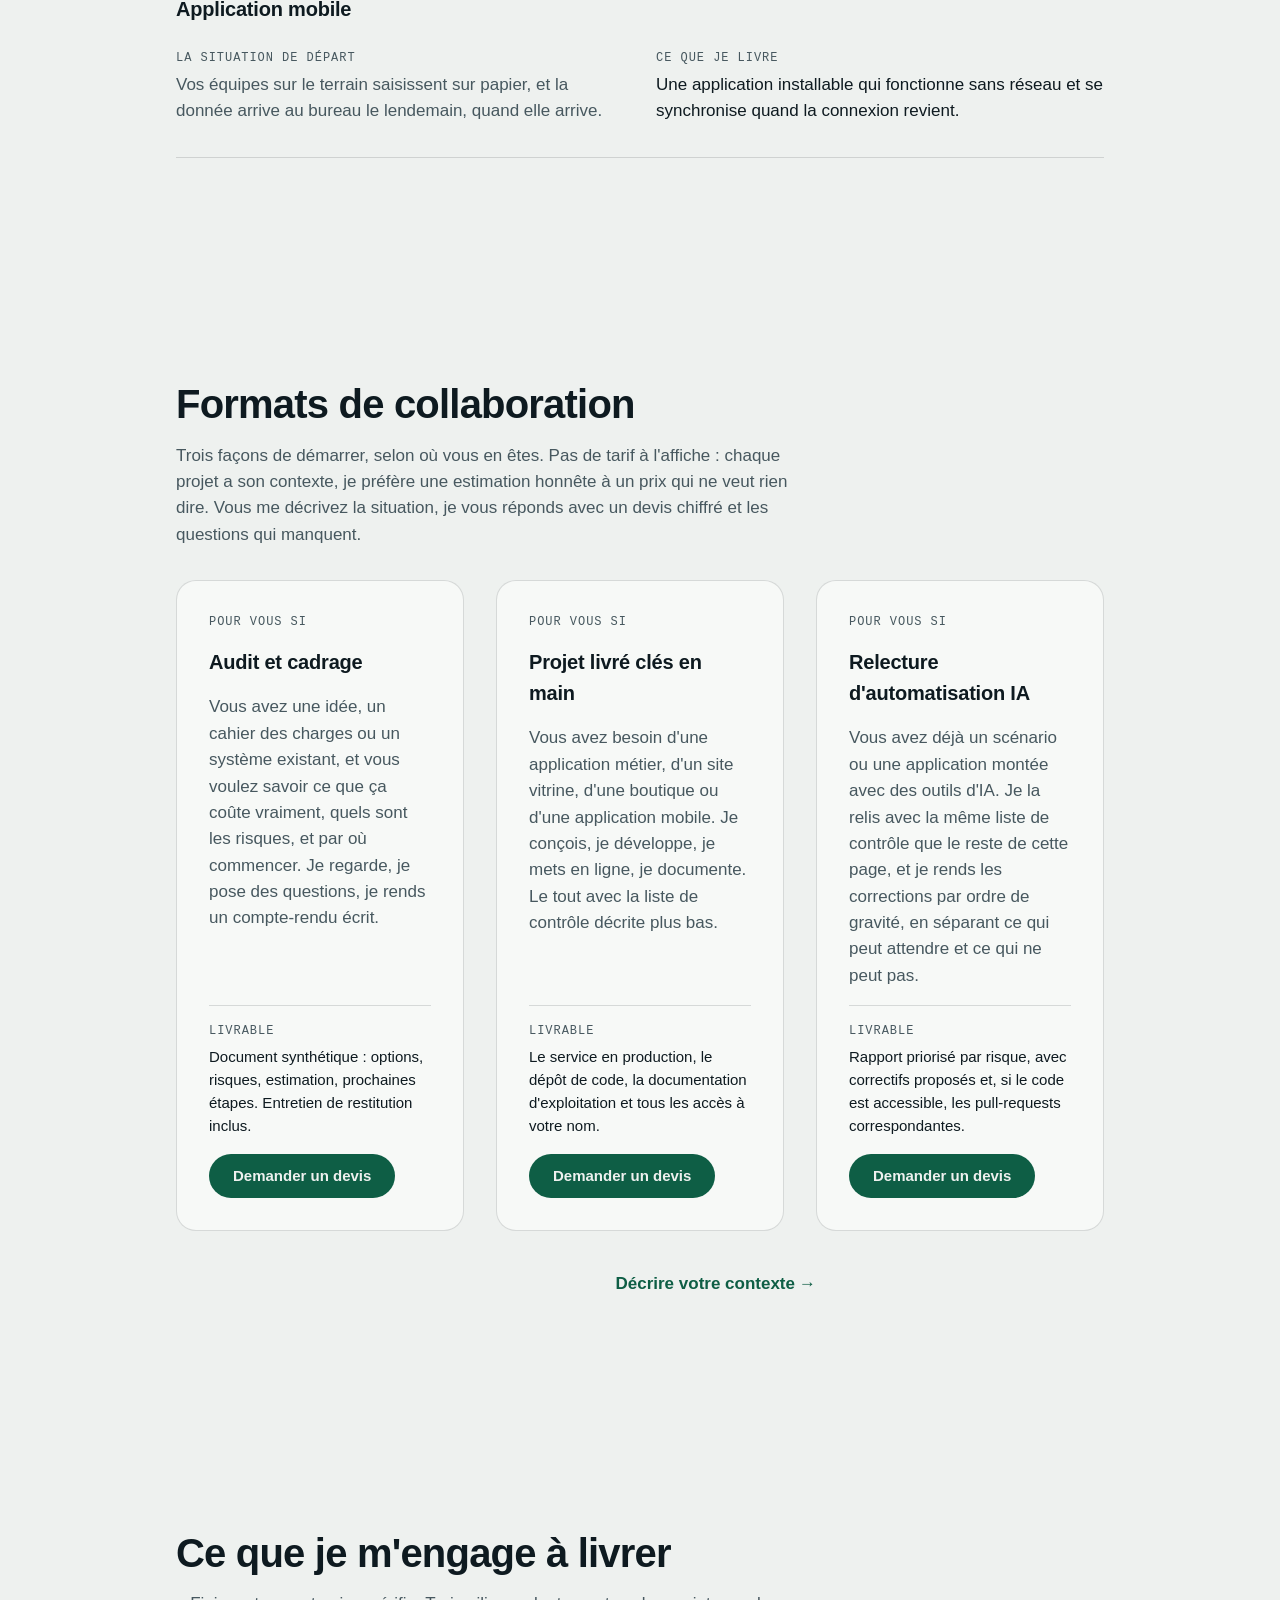
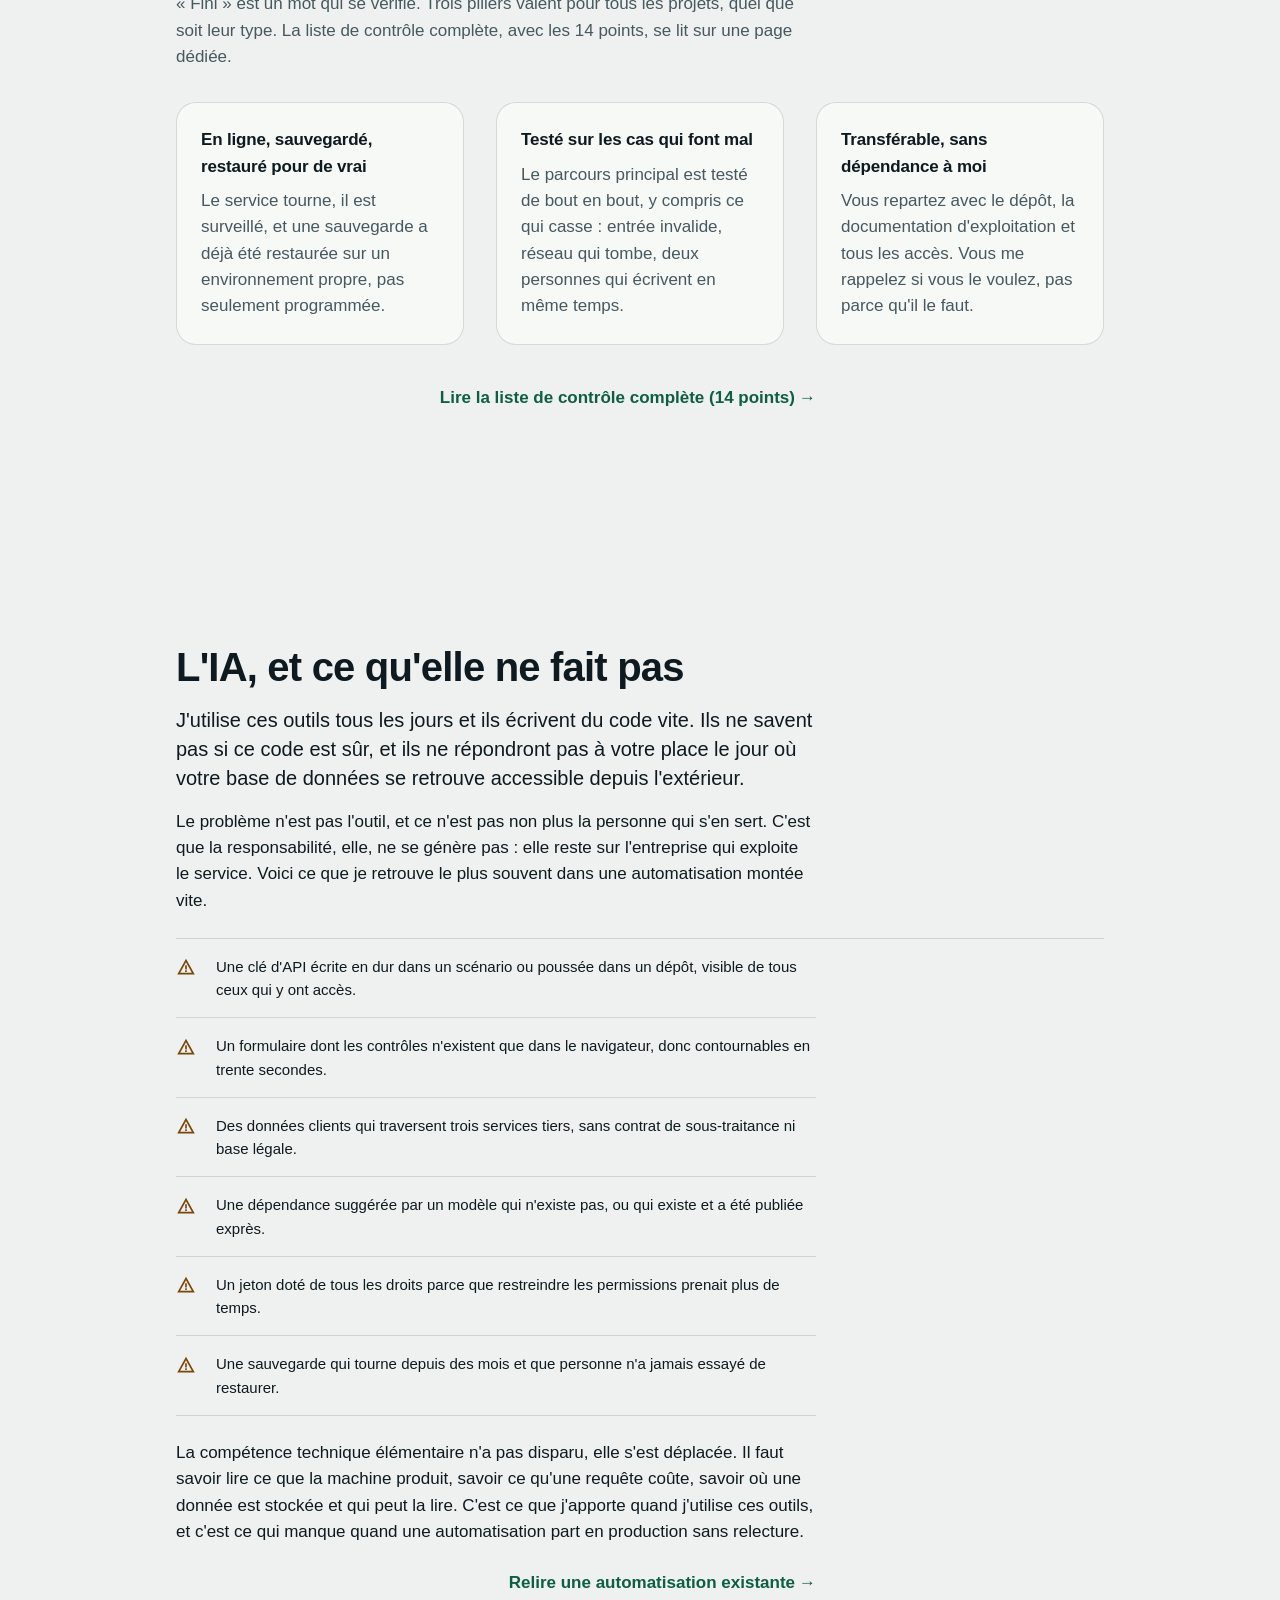
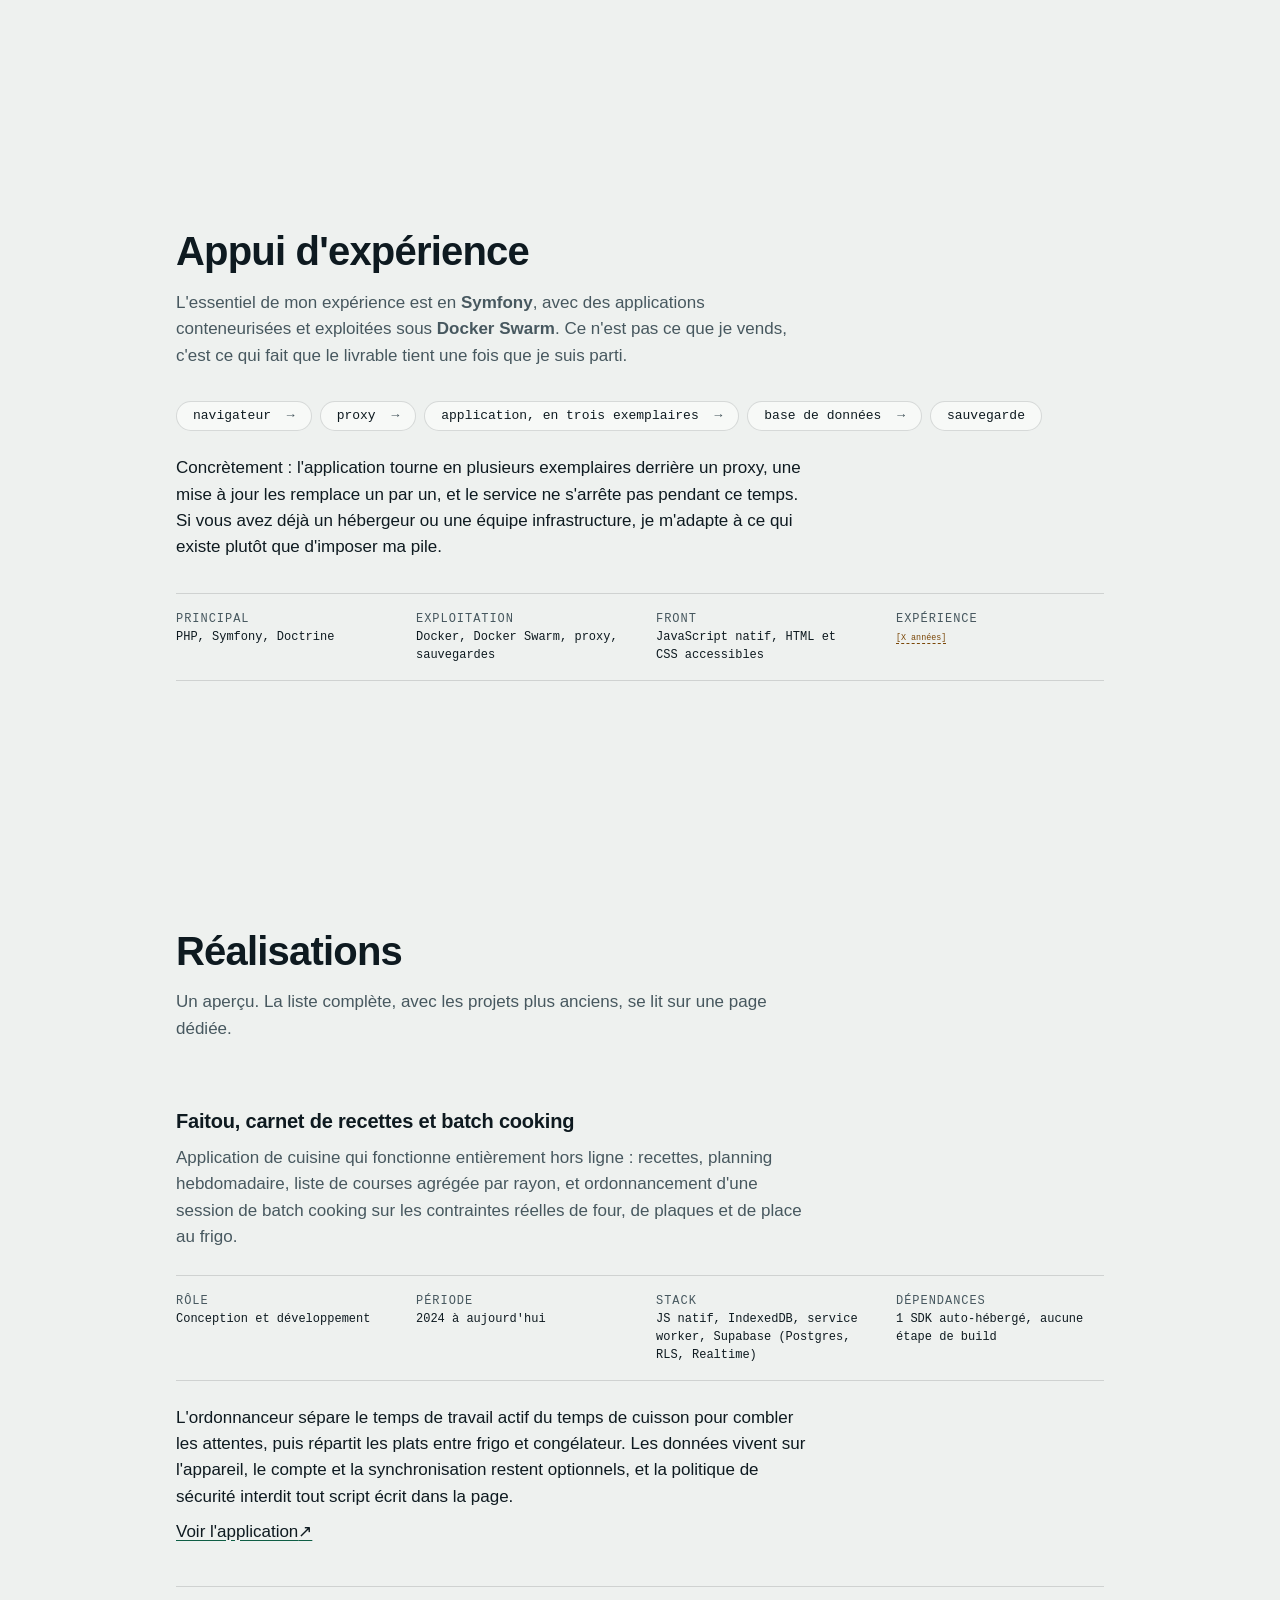
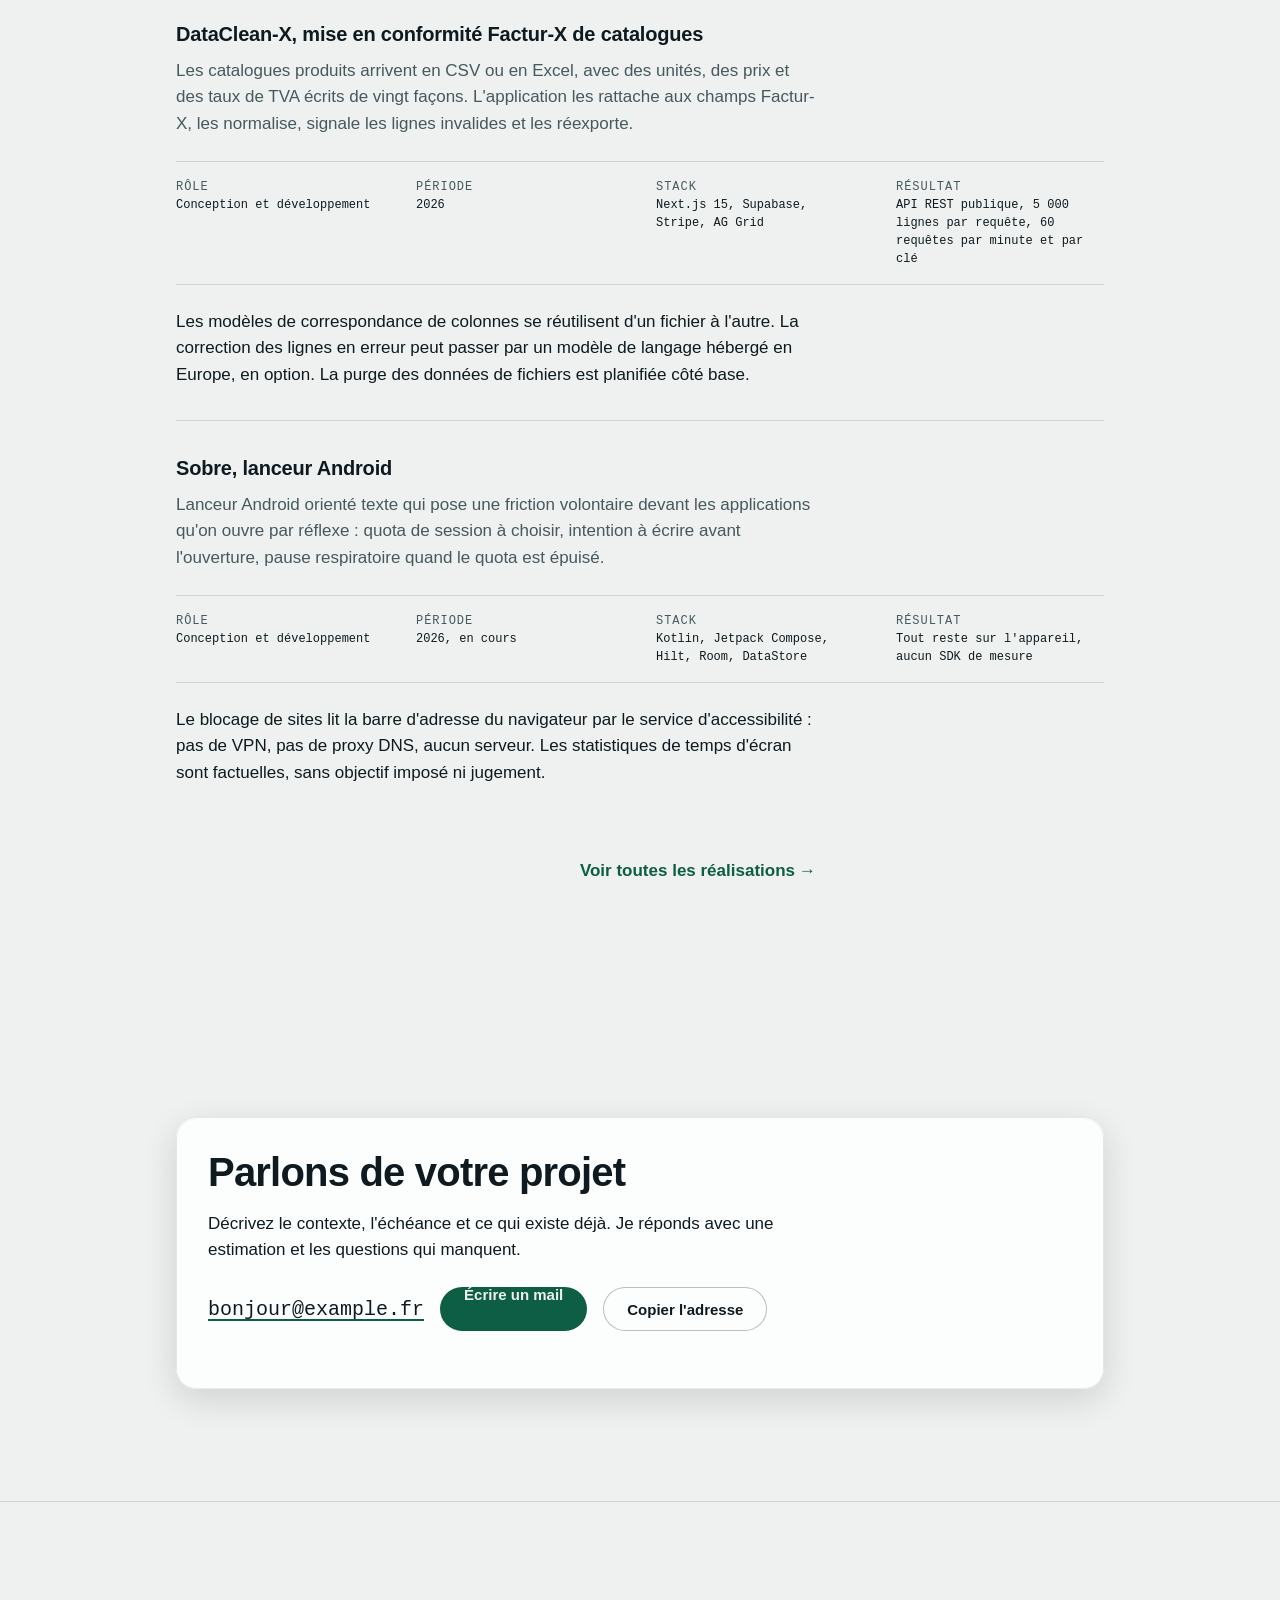
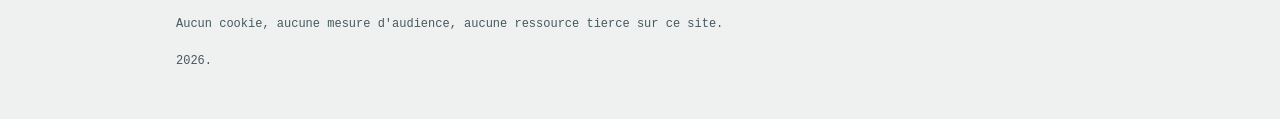
==== commit c1051004: "feat: remplir les réalisations avec les onze projets réels La page réalisations n'affichait qu'une f" ====
--- a/index.html
+++ b/index.html
@@ -10,7 +10,7 @@
 <meta property="og:title" content="Sylvain, développement web sur mesure">
 <meta property="og:description" content="Applications métier, sites vitrine, e-commerce, mobile. Un projet est fini quand vous pouvez le reprendre sans moi.">
 <link rel="icon" href="data:image/svg+xml,%3Csvg xmlns='http://www.w3.org/2000/svg' viewBox='0 0 32 32'%3E%3Crect width='32' height='32' rx='8' fill='%230E5E45'/%3E%3Cpath d='M8 16.5 L13.5 22 L24 10' fill='none' stroke='%23EEF1EF' stroke-width='3' stroke-linecap='round' stroke-linejoin='round'/%3E%3C/svg%3E">
-<link rel="stylesheet" href="css/styles.css?v=11">
+<link rel="stylesheet" href="css/styles.css?v=12">
 <script>
 /* Pose le thème choisi avant le premier rendu, sinon éclair de couleur au rechargement */
 (function () {
@@ -343,8 +343,8 @@
       </p>
 
       <div id="fiches-vedettes">
-        <article class="fiche">
-          <h3 class="fiche__titre">Recettes, planning et batch cooking</h3>
+        <article class="fiche" data-domaines="metier mobile">
+          <h3 class="fiche__titre">Faitou, carnet de recettes et batch cooking</h3>
           <p class="fiche__resume">
             Application de cuisine qui fonctionne entièrement hors ligne : recettes, planning
             hebdomadaire, liste de courses agrégée par rayon, et ordonnancement d'une session de
@@ -353,11 +353,11 @@
           <dl class="fiche__releve">
             <div><dt>Rôle</dt><dd>Conception et développement</dd></div>
             <div><dt>Période</dt><dd>2024 à aujourd'hui</dd></div>
-            <div><dt>Stack</dt><dd>JS natif, IndexedDB, service worker, OAuth2</dd></div>
-            <div><dt>Dépendances</dt><dd>0, aucune étape de build</dd></div>
+            <div><dt>Stack</dt><dd>JS natif, IndexedDB, service worker, Supabase (Postgres, RLS, Realtime)</dd></div>
+            <div><dt>Dépendances</dt><dd>1 SDK auto-hébergé, aucune étape de build</dd></div>
           </dl>
           <p>
-            <a class="lien-externe" href="https://nutrievidence.fr/recettes/" rel="noopener">Voir l'application</a>
+            <a class="lien-externe" href="https://faitou.fr/" rel="noopener">Voir l'application</a>
           </p>
         </article>
       </div>
@@ -400,6 +400,6 @@
   <span class="sr-only">Revenir en haut de la page</span>
 </button>
 
-<script src="js/app.js?v=7"></script>
+<script src="js/app.js?v=8"></script>
 </body>
 </html>
--- a/css/styles.css
+++ b/css/styles.css
@@ -926,15 +926,6 @@
   margin-block-end: var(--e-1);
 }
 
-.fiche--brouillon {
-  padding-inline-start: var(--e-2);
-  border-inline-start: 2px dashed var(--vigilance);
-}
-
-.fiche--brouillon .fiche__titre,
-.fiche--brouillon .fiche__resume,
-.fiche--brouillon .fiche__releve dd { color: var(--texte-second); }
-
 .carte-contact {
   padding: var(--e-4);
   border-radius: var(--r-panneau);
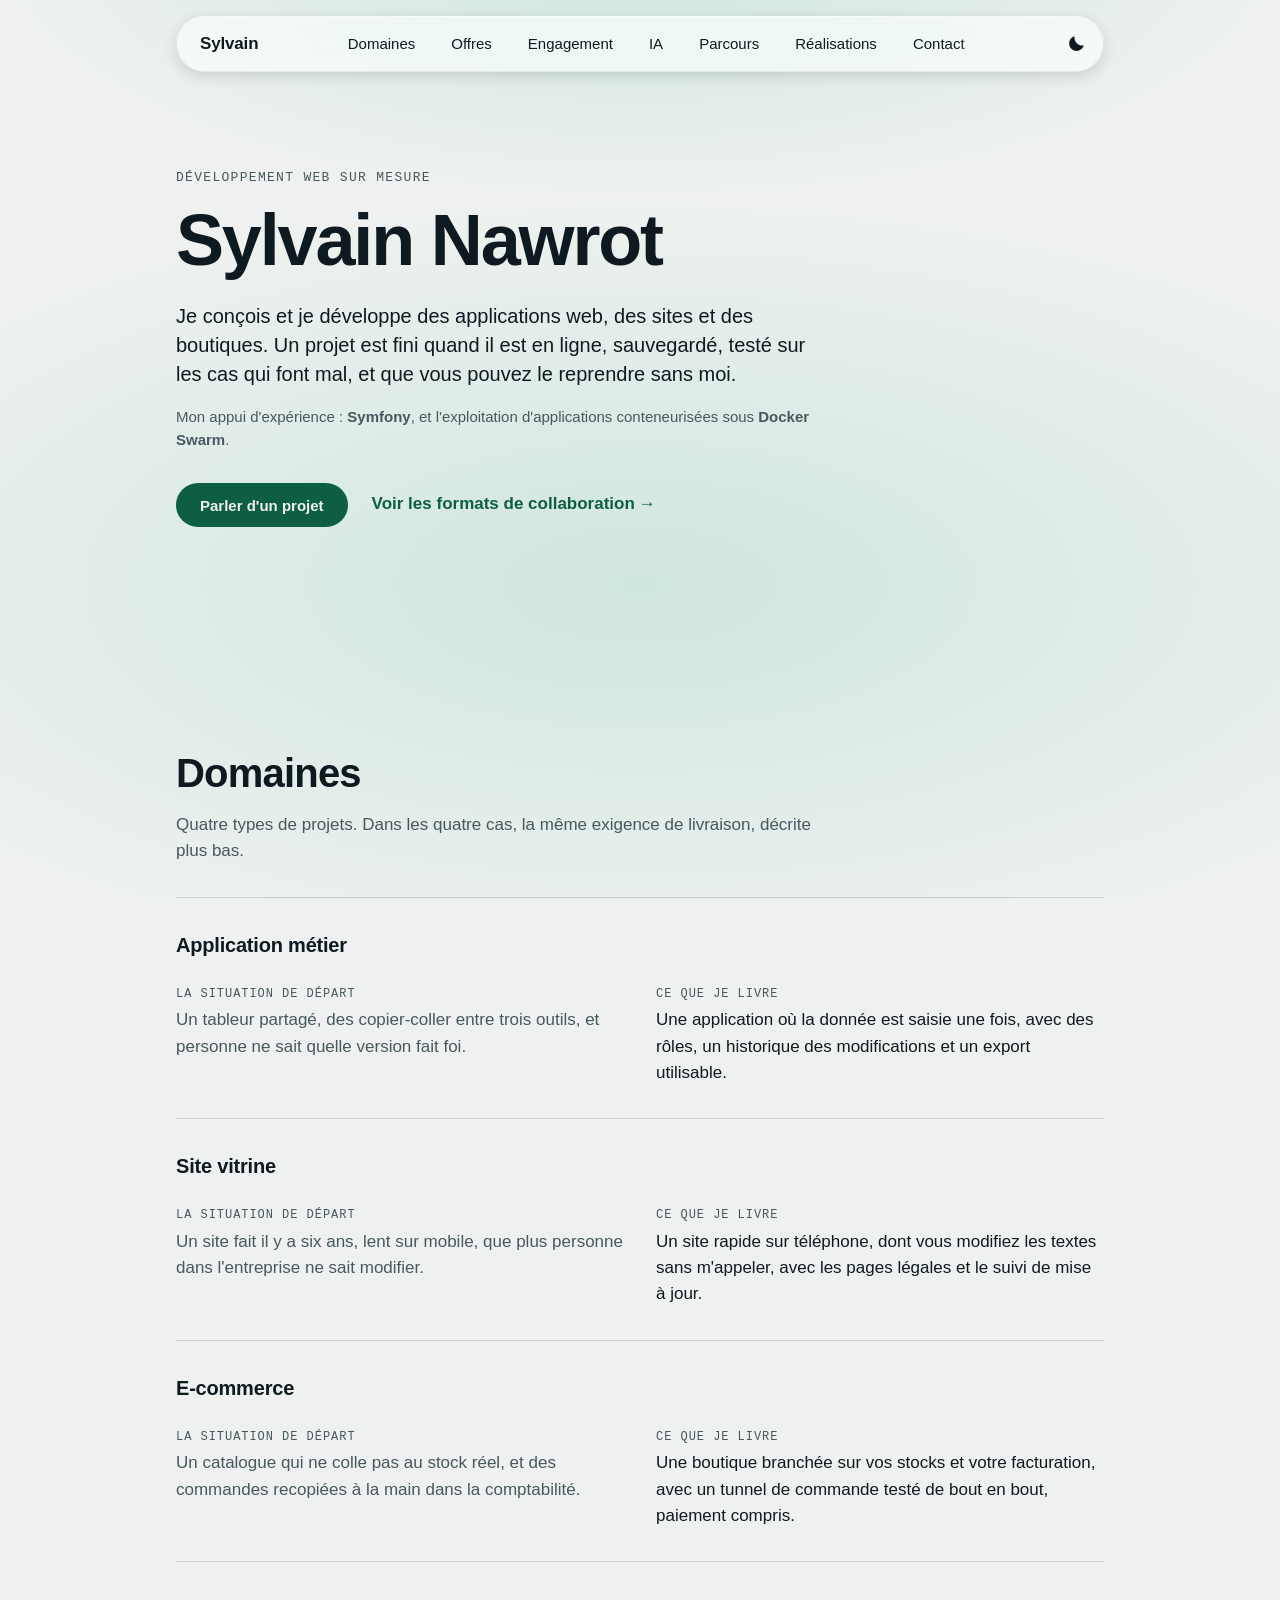
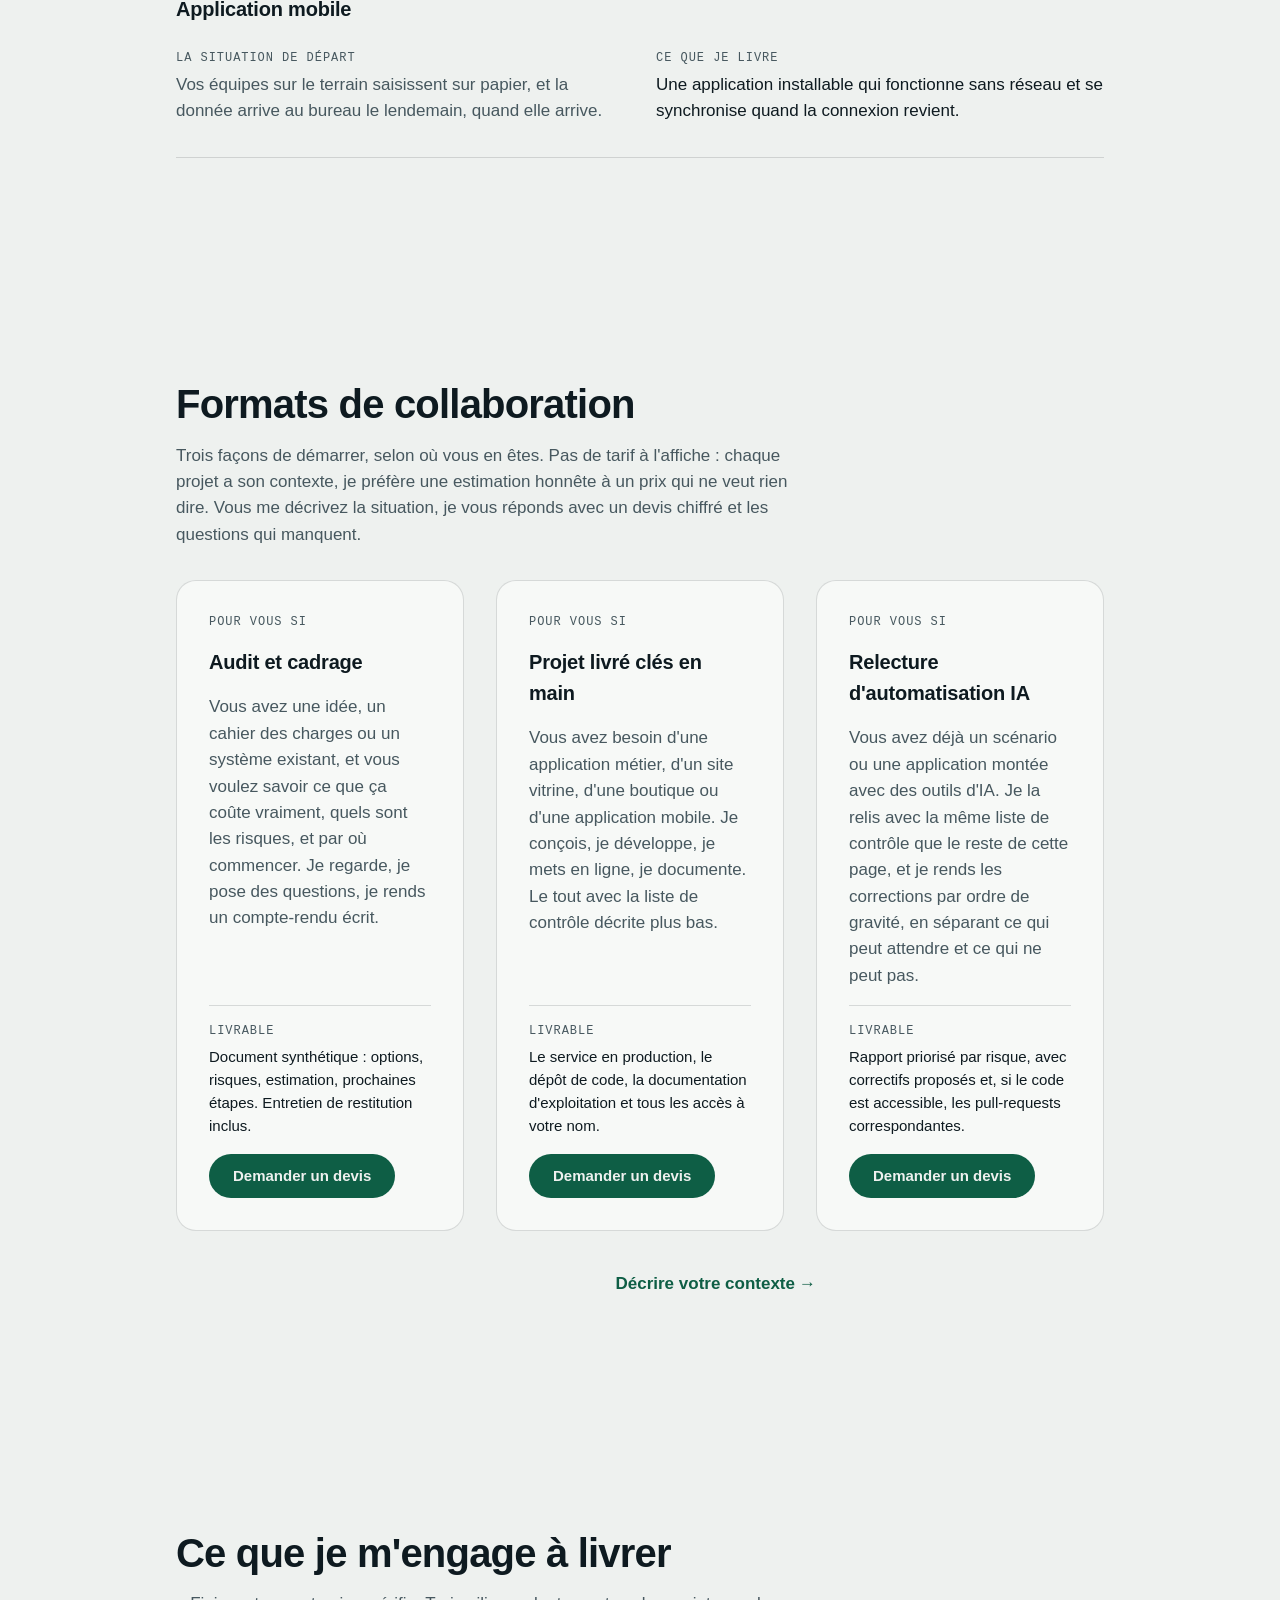
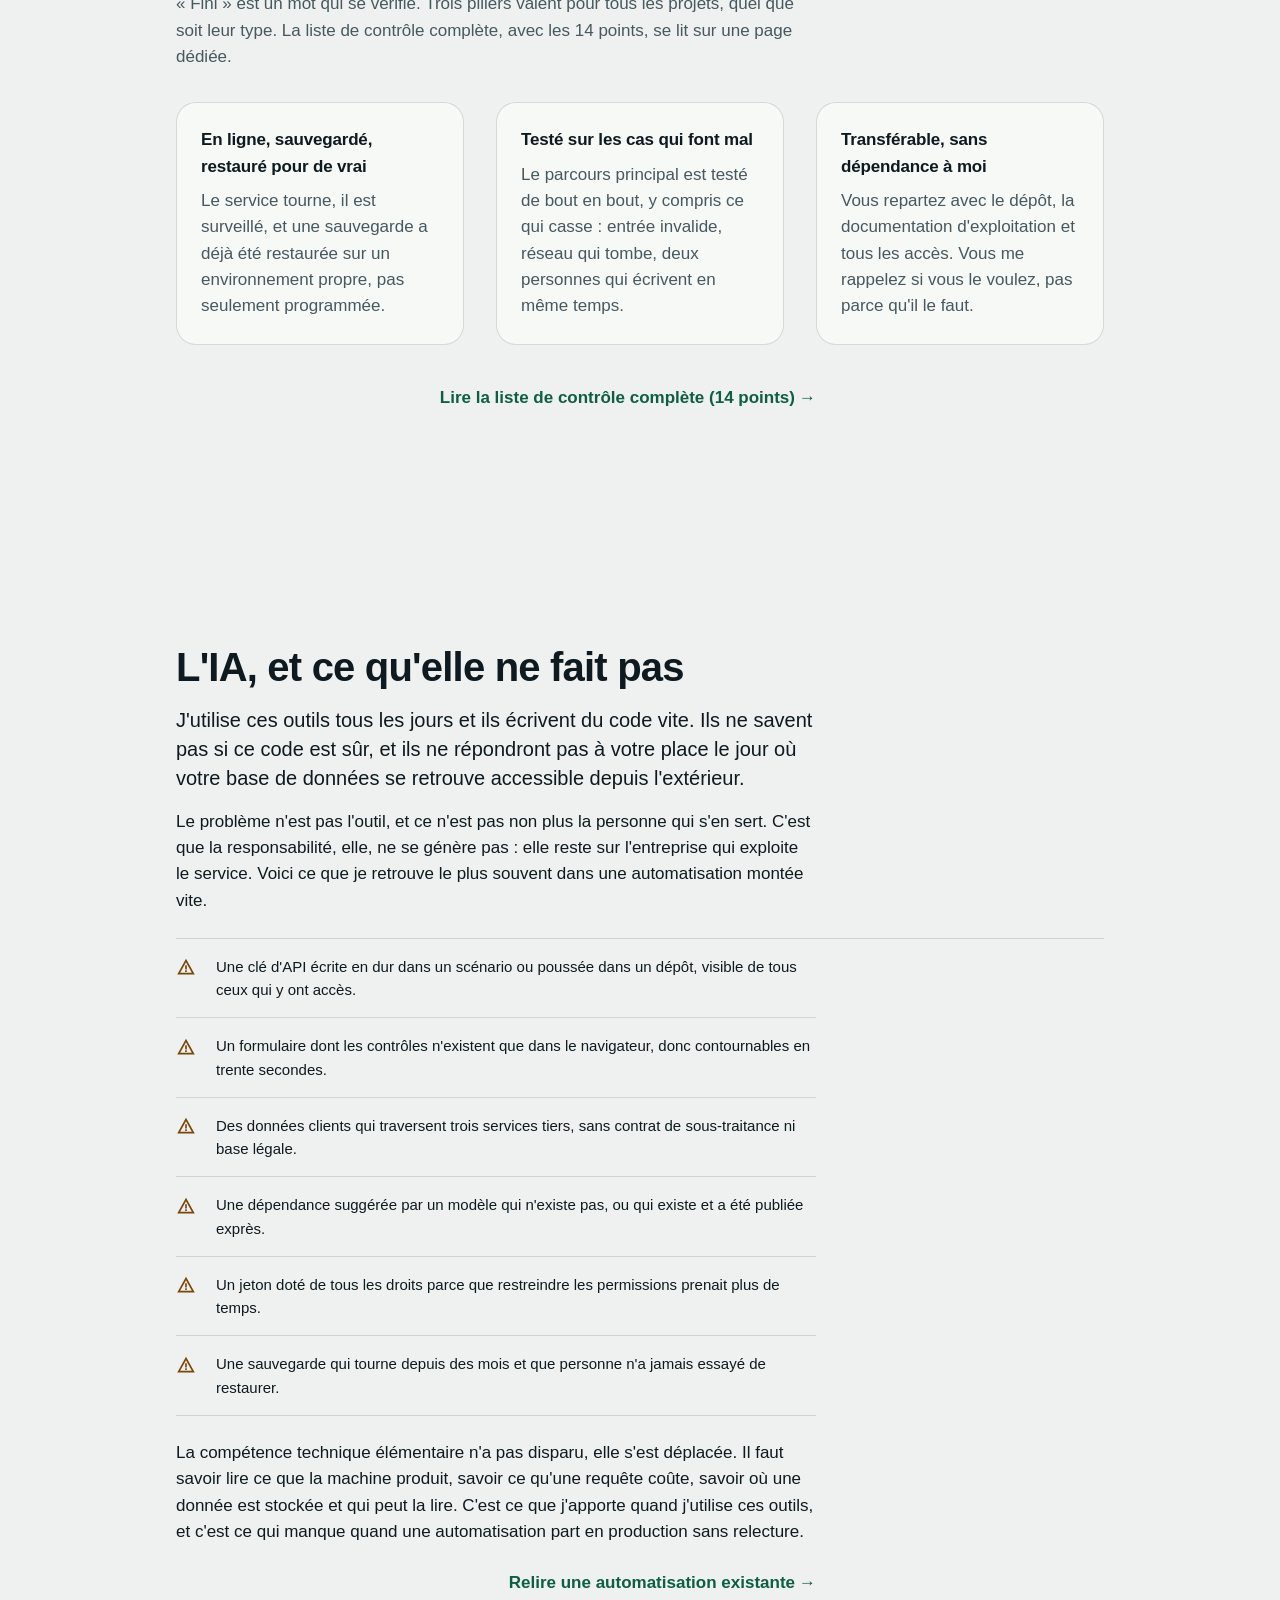
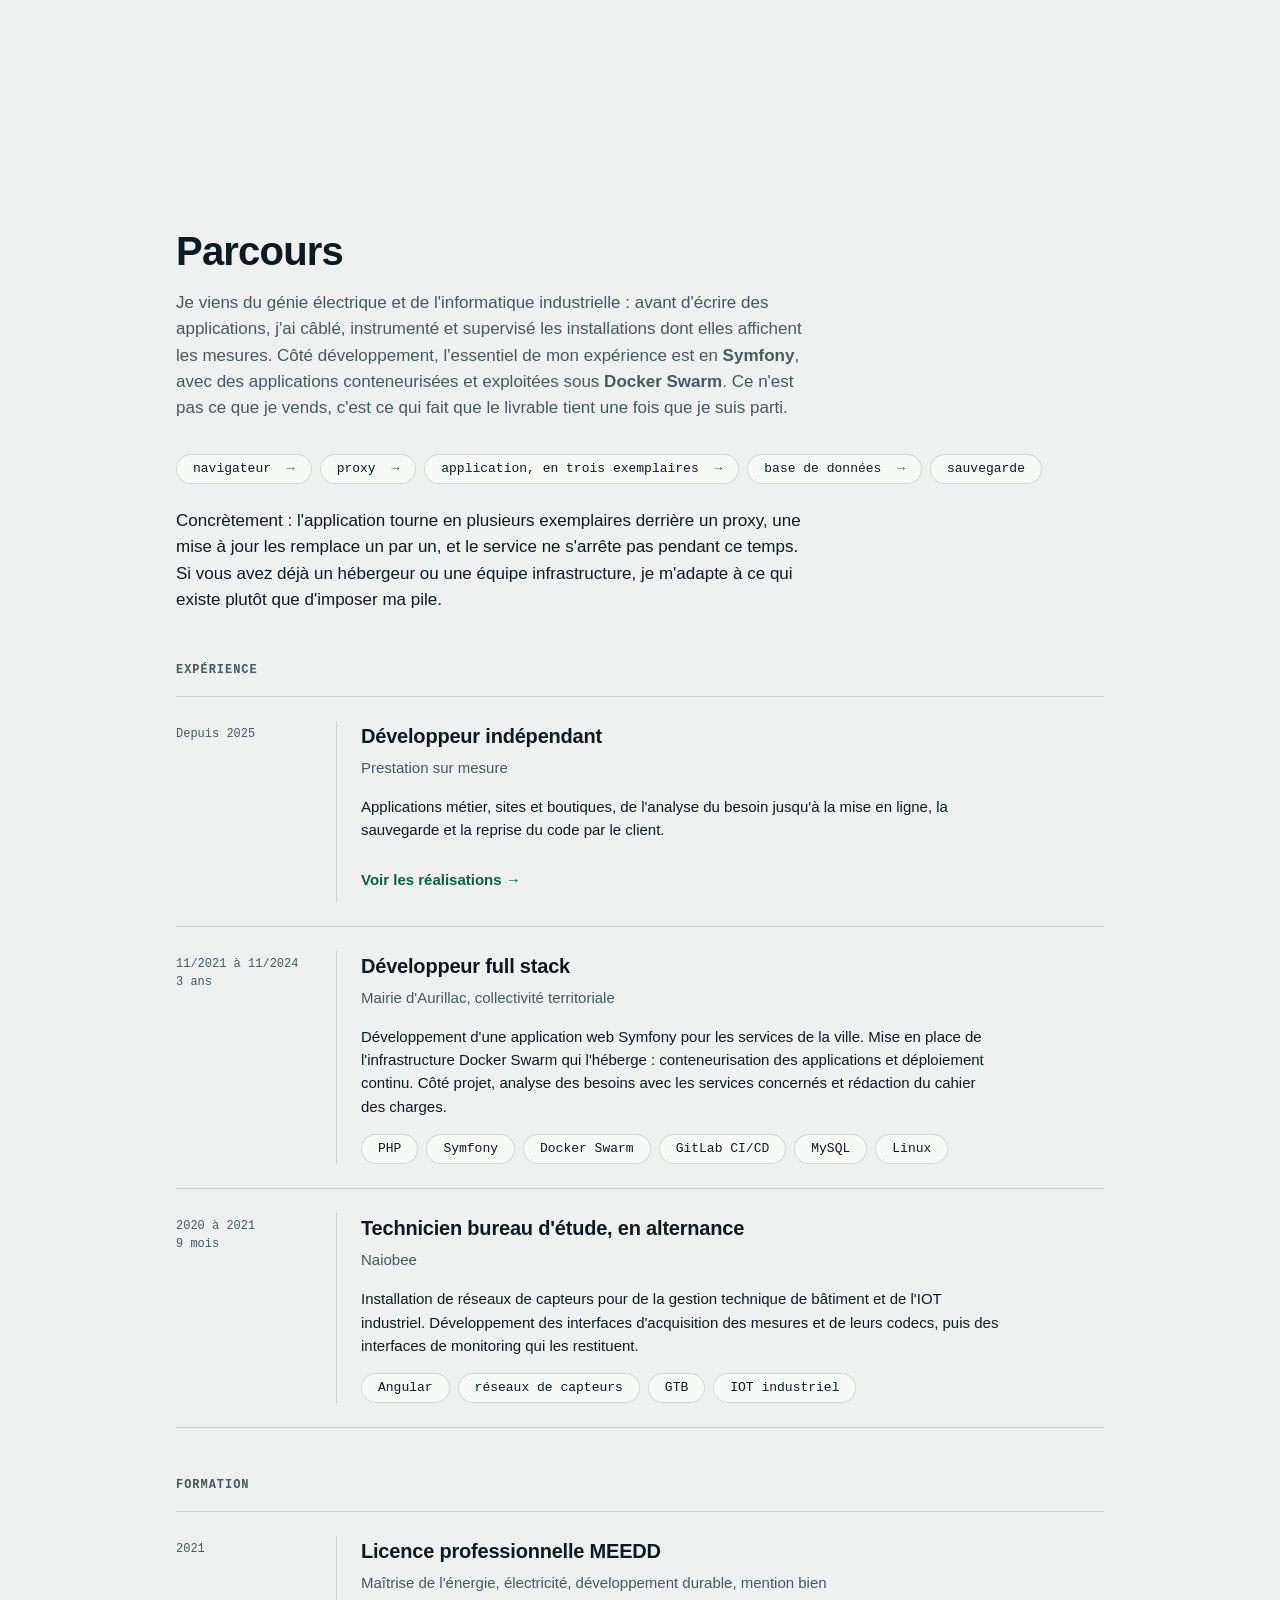
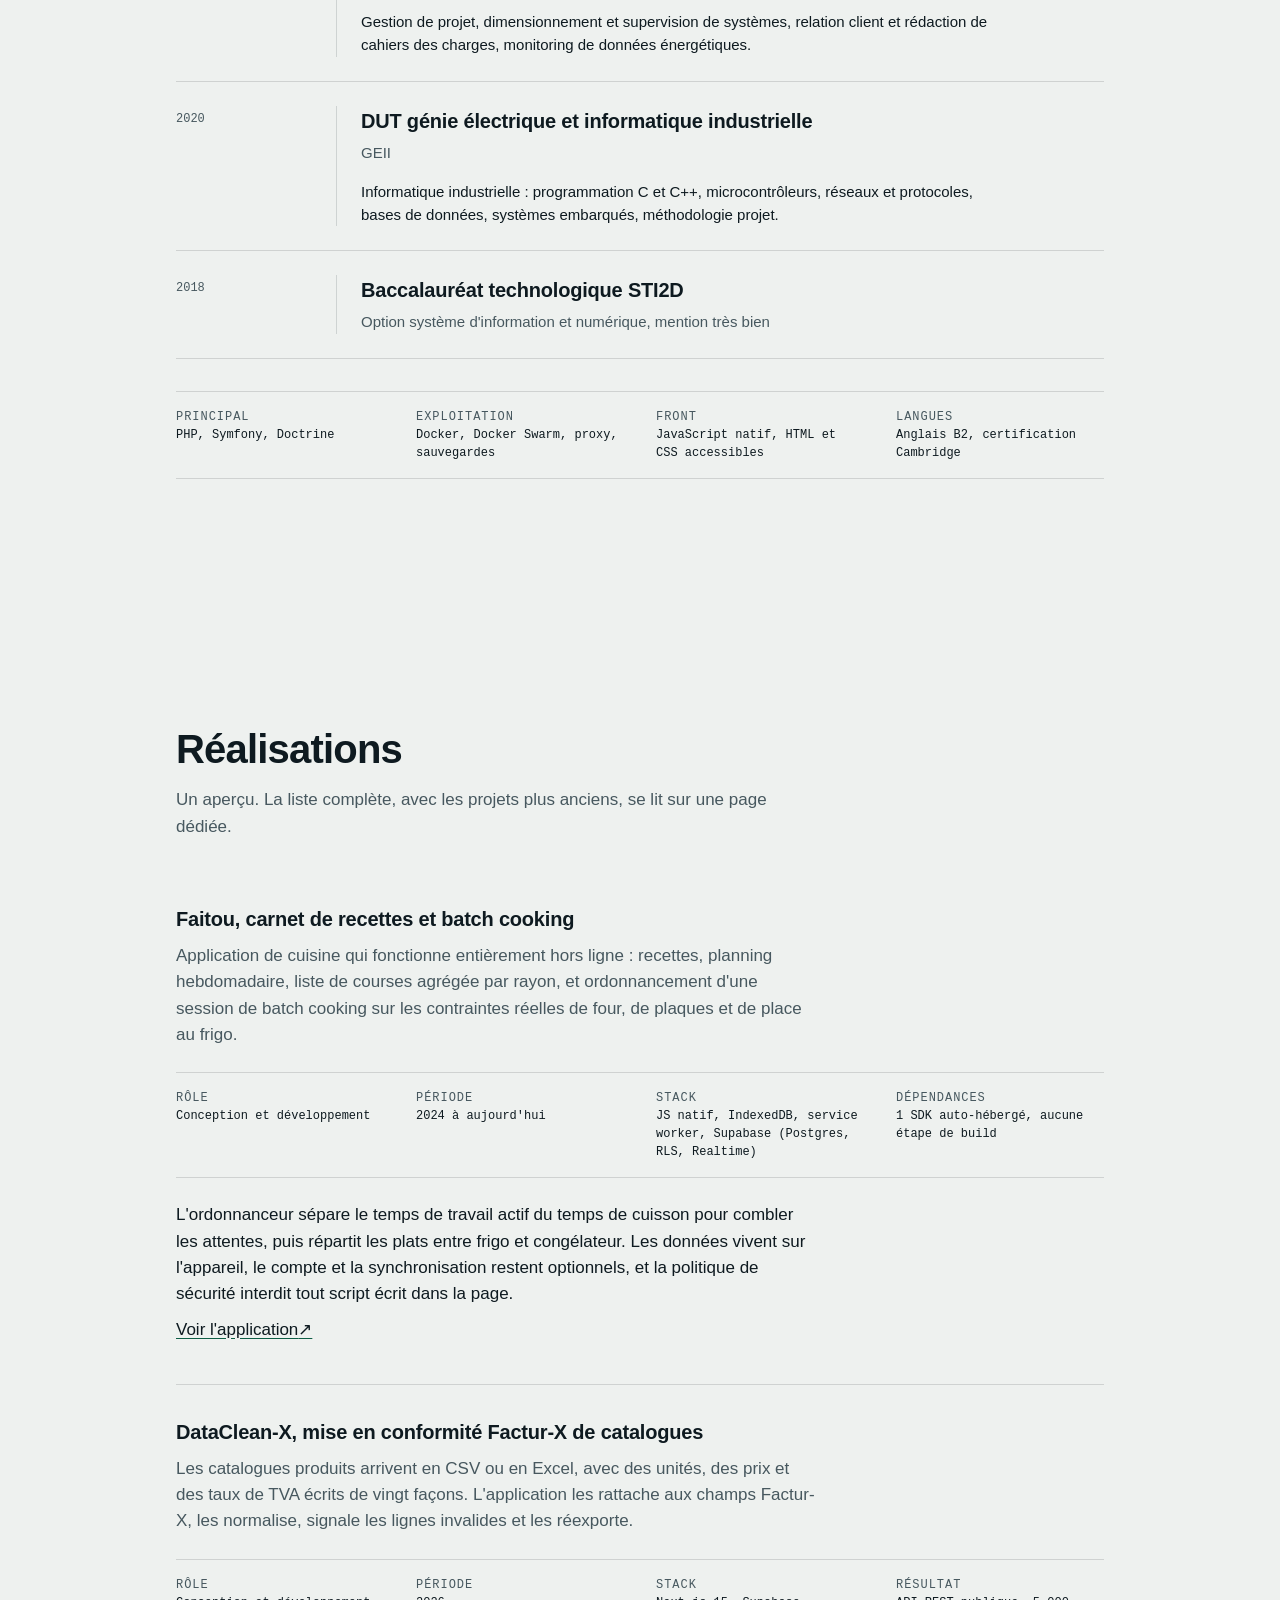
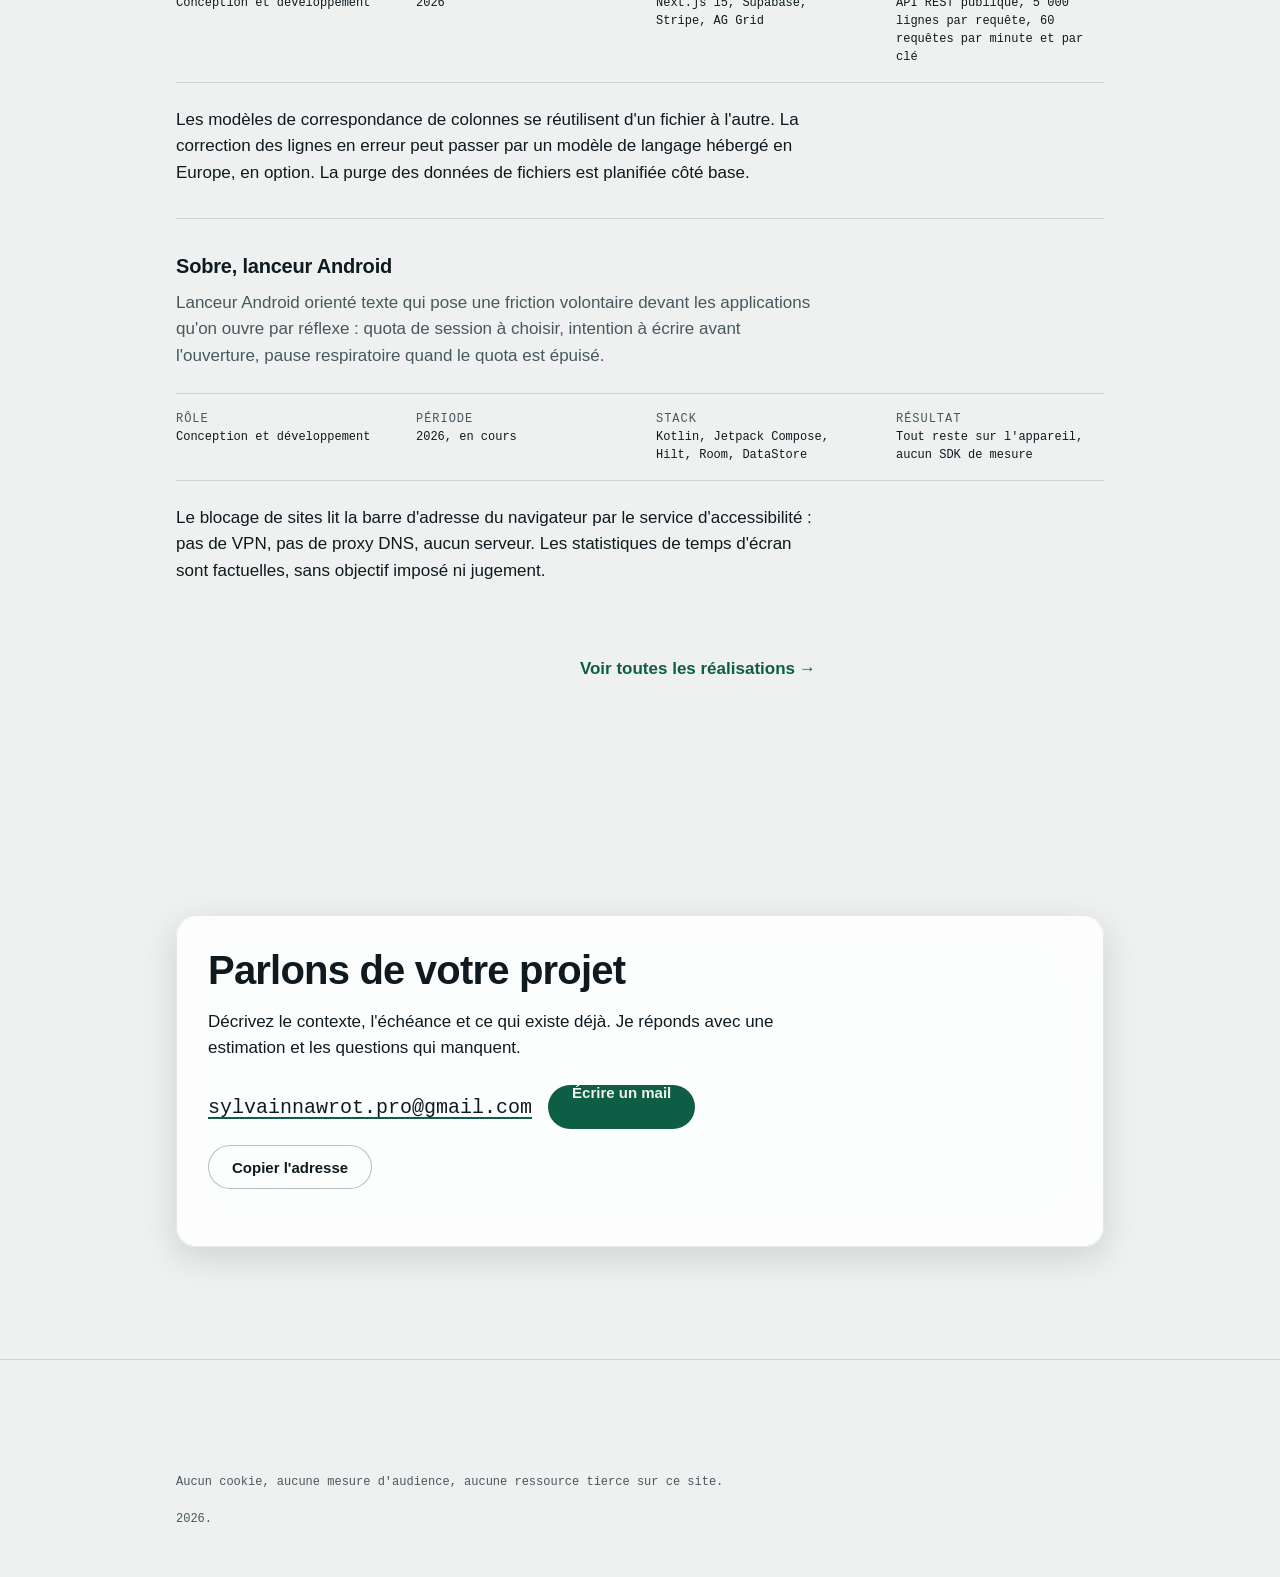
==== commit 9031c642: "feat: ajouter le parcours professionnel et scolaire La section "Appui d'expérience" portait ce nom s" ====
--- a/index.html
+++ b/index.html
@@ -3,14 +3,14 @@
 <head>
 <meta charset="utf-8">
 <meta name="viewport" content="width=device-width, initial-scale=1, viewport-fit=cover">
-<title>Sylvain, développement web sur mesure</title>
+<title>Sylvain Nawrot, développement web sur mesure</title>
 <meta name="description" content="Développeur fullstack en prestation sur mesure : applications métier, sites vitrine, e-commerce, mobile. Une liste de contrôle de livraison, pas des promesses.">
 <meta name="theme-color" content="#EEF1EF" id="couleur-theme">
 <meta property="og:type" content="website">
-<meta property="og:title" content="Sylvain, développement web sur mesure">
+<meta property="og:title" content="Sylvain Nawrot, développement web sur mesure">
 <meta property="og:description" content="Applications métier, sites vitrine, e-commerce, mobile. Un projet est fini quand vous pouvez le reprendre sans moi.">
 <link rel="icon" href="data:image/svg+xml,%3Csvg xmlns='http://www.w3.org/2000/svg' viewBox='0 0 32 32'%3E%3Crect width='32' height='32' rx='8' fill='%230E5E45'/%3E%3Cpath d='M8 16.5 L13.5 22 L24 10' fill='none' stroke='%23EEF1EF' stroke-width='3' stroke-linecap='round' stroke-linejoin='round'/%3E%3C/svg%3E">
-<link rel="stylesheet" href="css/styles.css?v=12">
+<link rel="stylesheet" href="css/styles.css?v=13">
 <script>
 /* Pose le thème choisi avant le premier rendu, sinon éclair de couleur au rechargement */
 (function () {
@@ -34,7 +34,7 @@
       <li><a href="#offres">Offres</a></li>
       <li><a href="#engagement">Engagement</a></li>
       <li><a href="#ia">IA</a></li>
-      <li><a href="#experience">Expérience</a></li>
+      <li><a href="#parcours">Parcours</a></li>
       <li><a href="#realisations">Réalisations</a></li>
       <li><a href="#contact">Contact</a></li>
     </ul>
@@ -49,7 +49,7 @@
   <div class="enveloppe">
     <p class="surtitre">Développement web sur mesure</p>
     <h1 class="titre-accueil">
-      Sylvain <span class="a-completer" title="À remplacer par votre nom" aria-label="champ nom à compléter">[Nom]</span>
+      Sylvain Nawrot
     </h1>
     <p class="these">
       Je conçois et je développe des applications web, des sites et des boutiques.
@@ -186,7 +186,7 @@
             <p class="offre__livre-etiquette">Livrable</p>
             <p>Document synthétique : options, risques, estimation, prochaines étapes. Entretien de restitution inclus.</p>
           </div>
-          <a class="bouton" href="mailto:bonjour@example.fr?subject=Audit%20et%20cadrage">Demander un devis</a>
+          <a class="bouton" href="mailto:sylvainnawrot.pro@gmail.com?subject=Audit%20et%20cadrage">Demander un devis</a>
         </article>
 
         <article class="offre" aria-labelledby="offre-projet-titre">
@@ -201,7 +201,7 @@
             <p class="offre__livre-etiquette">Livrable</p>
             <p>Le service en production, le dépôt de code, la documentation d'exploitation et tous les accès à votre nom.</p>
           </div>
-          <a class="bouton" href="mailto:bonjour@example.fr?subject=Projet%20cl%C3%A9s%20en%20main">Demander un devis</a>
+          <a class="bouton" href="mailto:sylvainnawrot.pro@gmail.com?subject=Projet%20cl%C3%A9s%20en%20main">Demander un devis</a>
         </article>
 
         <article class="offre" aria-labelledby="offre-relecture-titre">
@@ -216,7 +216,7 @@
             <p class="offre__livre-etiquette">Livrable</p>
             <p>Rapport priorisé par risque, avec correctifs proposés et, si le code est accessible, les pull-requests correspondantes.</p>
           </div>
-          <a class="bouton" href="mailto:bonjour@example.fr?subject=Relecture%20d%27automatisation%20IA">Demander un devis</a>
+          <a class="bouton" href="mailto:sylvainnawrot.pro@gmail.com?subject=Relecture%20d%27automatisation%20IA">Demander un devis</a>
         </article>
 
       </div>
@@ -302,13 +302,16 @@
     </div>
   </section>
 
-  <section class="section" id="experience" aria-labelledby="titre-experience">
-    <div class="enveloppe">
-      <h2 class="titre-section" id="titre-experience">Appui d'expérience</h2>
+  <section class="section" id="parcours" aria-labelledby="titre-parcours">
+    <div class="enveloppe">
+      <h2 class="titre-section" id="titre-parcours">Parcours</h2>
       <p class="chapo">
-        L'essentiel de mon expérience est en <strong>Symfony</strong>, avec des applications
-        conteneurisées et exploitées sous <strong>Docker Swarm</strong>. Ce n'est pas ce que je
-        vends, c'est ce qui fait que le livrable tient une fois que je suis parti.
+        Je viens du génie électrique et de l'informatique industrielle : avant d'écrire des
+        applications, j'ai câblé, instrumenté et supervisé les installations dont elles affichent
+        les mesures. Côté développement, l'essentiel de mon expérience est en <strong>Symfony</strong>,
+        avec des applications conteneurisées et exploitées sous <strong>Docker Swarm</strong>.
+        Ce n'est pas ce que je vends, c'est ce qui fait que le livrable tient une fois que je suis
+        parti.
       </p>
 
       <ol class="chaine" aria-label="Trajet d'une requête jusqu'à l'application">
@@ -326,11 +329,107 @@
         d'imposer ma pile.
       </p>
 
+      <h3 class="parcours__titre" id="titre-postes">Expérience</h3>
+      <ol class="parcours" aria-labelledby="titre-postes">
+
+        <li class="jalon">
+          <p class="jalon__periode">Depuis <time datetime="2025">2025</time></p>
+          <div class="jalon__corps">
+            <h4 class="jalon__role">Développeur indépendant</h4>
+            <p class="jalon__lieu">Prestation sur mesure</p>
+            <p>
+              Applications métier, sites et boutiques, de l'analyse du besoin jusqu'à la mise en
+              ligne, la sauvegarde et la reprise du code par le client.
+            </p>
+            <p><a class="lien-suite" href="#realisations">Voir les réalisations</a></p>
+          </div>
+        </li>
+
+        <li class="jalon">
+          <p class="jalon__periode"><time datetime="2021-11">11/2021</time> à <time datetime="2024-11">11/2024</time><span class="jalon__duree">3 ans</span></p>
+          <div class="jalon__corps">
+            <h4 class="jalon__role">Développeur full stack</h4>
+            <p class="jalon__lieu">Mairie d'Aurillac, collectivité territoriale</p>
+            <p>
+              Développement d'une application web Symfony pour les services de la ville.
+              Mise en place de l'infrastructure Docker Swarm qui l'héberge : conteneurisation des
+              applications et déploiement continu. Côté projet, analyse des besoins avec les
+              services concernés et rédaction du cahier des charges.
+            </p>
+            <ul class="pastilles" aria-label="Technologies employées">
+              <li>PHP</li>
+              <li>Symfony</li>
+              <li>Docker Swarm</li>
+              <li>GitLab CI/CD</li>
+              <li>MySQL</li>
+              <li>Linux</li>
+            </ul>
+          </div>
+        </li>
+
+        <li class="jalon">
+          <p class="jalon__periode"><time datetime="2020">2020</time> à <time datetime="2021">2021</time><span class="jalon__duree">9 mois</span></p>
+          <div class="jalon__corps">
+            <h4 class="jalon__role">Technicien bureau d'étude, en alternance</h4>
+            <p class="jalon__lieu">Naiobee</p>
+            <p>
+              Installation de réseaux de capteurs pour de la gestion technique de bâtiment et de
+              l'IOT industriel. Développement des interfaces d'acquisition des mesures et de leurs
+              codecs, puis des interfaces de monitoring qui les restituent.
+            </p>
+            <ul class="pastilles" aria-label="Technologies employées">
+              <li>Angular</li>
+              <li>réseaux de capteurs</li>
+              <li>GTB</li>
+              <li>IOT industriel</li>
+            </ul>
+          </div>
+        </li>
+
+      </ol>
+
+      <h3 class="parcours__titre" id="titre-formation">Formation</h3>
+      <ol class="parcours" aria-labelledby="titre-formation">
+
+        <li class="jalon">
+          <p class="jalon__periode"><time datetime="2021">2021</time></p>
+          <div class="jalon__corps">
+            <h4 class="jalon__role">Licence professionnelle MEEDD</h4>
+            <p class="jalon__lieu">Maîtrise de l'énergie, électricité, développement durable, mention bien</p>
+            <p>
+              Gestion de projet, dimensionnement et supervision de systèmes, relation client et
+              rédaction de cahiers des charges, monitoring de données énergétiques.
+            </p>
+          </div>
+        </li>
+
+        <li class="jalon">
+          <p class="jalon__periode"><time datetime="2020">2020</time></p>
+          <div class="jalon__corps">
+            <h4 class="jalon__role">DUT génie électrique et informatique industrielle</h4>
+            <p class="jalon__lieu">GEII</p>
+            <p>
+              Informatique industrielle : programmation C et C++, microcontrôleurs, réseaux et
+              protocoles, bases de données, systèmes embarqués, méthodologie projet.
+            </p>
+          </div>
+        </li>
+
+        <li class="jalon">
+          <p class="jalon__periode"><time datetime="2018">2018</time></p>
+          <div class="jalon__corps">
+            <h4 class="jalon__role">Baccalauréat technologique STI2D</h4>
+            <p class="jalon__lieu">Option système d'information et numérique, mention très bien</p>
+          </div>
+        </li>
+
+      </ol>
+
       <dl class="fiche__releve fiche__releve--experience">
         <div><dt>Principal</dt><dd>PHP, Symfony, Doctrine</dd></div>
         <div><dt>Exploitation</dt><dd>Docker, Docker Swarm, proxy, sauvegardes</dd></div>
         <div><dt>Front</dt><dd>JavaScript natif, HTML et CSS accessibles</dd></div>
-        <div><dt>Expérience</dt><dd><span class="a-completer" aria-label="nombre d'années à compléter">[X années]</span></dd></div>
+        <div><dt>Langues</dt><dd>Anglais B2, certification Cambridge</dd></div>
       </dl>
     </div>
   </section>
@@ -377,9 +476,9 @@
           les questions qui manquent.
         </p>
         <p class="contact-adresse">
-          <a class="lien-contact" href="mailto:bonjour@example.fr">bonjour@example.fr</a>
-          <a class="bouton" href="mailto:bonjour@example.fr?subject=Projet%20%C3%A0%20discuter">Écrire un mail</a>
-          <button class="bouton bouton--secondaire" type="button" id="copier-email" data-email="bonjour@example.fr">Copier l'adresse</button>
+          <a class="lien-contact" href="mailto:sylvainnawrot.pro@gmail.com">sylvainnawrot.pro@gmail.com</a>
+          <a class="bouton" href="mailto:sylvainnawrot.pro@gmail.com?subject=Projet%20%C3%A0%20discuter">Écrire un mail</a>
+          <button class="bouton bouton--secondaire" type="button" id="copier-email" data-email="sylvainnawrot.pro@gmail.com">Copier l'adresse</button>
         </p>
         <p class="statut-copie" id="statut-copie" role="status"></p>
       </div>
--- a/css/styles.css
+++ b/css/styles.css
@@ -67,6 +67,7 @@
   --rythme: clamp(4rem, 9vw, 7rem);
   --gap-bloc: var(--e-3);
   --rail-icone: 1.5rem;
+  --rail-annee: 8.5rem;   /* colonne des dates de la frise de parcours */
 
   /* Alignement : un axe à gauche, deux repères à droite, pas un de plus */
   --colonne: 58rem;   /* repère R, bord de colonne */
@@ -155,7 +156,7 @@
   -webkit-font-smoothing: antialiased;
 }
 
-:where(h1, h2, h3, p, ul, ol, dl, figure) { margin: 0; }
+:where(h1, h2, h3, h4, p, ul, ol, dl, figure) { margin: 0; }
 :where(ul, ol) { padding: 0; list-style: none; }
 
 .sr-only {
@@ -857,7 +858,8 @@
   margin-block: var(--gap-bloc);
 }
 
-.chaine li {
+.chaine li,
+.pastilles li {
   padding: var(--e-0) var(--e-2);
   border: 1px solid var(--filet);
   border-radius: var(--r-pilule);
@@ -865,6 +867,9 @@
   font-family: var(--police-mesure);
   font-size: var(--t-1);
 }
+
+/* La flèche n'appartient qu'à la chaîne : elle affirme une séquence.
+   Une pile technique n'en est pas une, .pastilles ne la porte donc pas. */
 
 .chaine li:not(:last-child)::after {
   content: " \2192";
@@ -926,6 +931,102 @@
   margin-block-end: var(--e-1);
 }
 
+/* 11 bis. Parcours ---------------------------------------------------------- */
+
+/* Une frise, pas des cartes : la chronologie est ici l'information principale.
+   Le rail porte les dates en chasse fixe, comme un relevé daté. */
+
+.parcours__titre {
+  margin-block-start: var(--e-5);
+  margin-block-end: var(--e-2);
+  font-family: var(--police-mesure);
+  font-size: var(--t-0);
+  font-weight: 600;
+  letter-spacing: 0.08em;
+  text-transform: uppercase;
+  color: var(--texte-second);
+}
+
+.parcours { border-block-start: 1px solid var(--filet); }
+
+.jalon {
+  display: grid;
+  grid-template-columns: var(--rail-annee) minmax(0, 1fr);
+  gap: 0 var(--e-3);
+  padding-block: var(--e-3);
+  border-block-end: 1px solid var(--filet);
+}
+
+.jalon__periode {
+  grid-column: 1;
+  margin: 0;
+  padding-block-start: 0.35em;
+  font-family: var(--police-mesure);
+  font-size: var(--t-0);
+  line-height: 1.5;
+  color: var(--texte-second);
+}
+
+.jalon__periode time { white-space: nowrap; }
+
+/* La durée passe sous les dates : le rail reste étroit et la ligne de dates
+   ne se casse jamais au milieu d'un mois. */
+.jalon__duree { display: block; }
+
+/* Le filet du rail est une bordure du contenu, pas un élément flottant :
+   il suit la hauteur réelle du jalon et disparaît proprement en une colonne. */
+.jalon__corps {
+  grid-column: 2;
+  padding-inline-start: var(--e-3);
+  border-inline-start: 1px solid var(--filet);
+}
+
+.jalon__corps > * { max-width: var(--mesure); }
+
+.jalon__role {
+  font-size: var(--t-4);
+  font-weight: 600;
+  letter-spacing: -0.01em;
+}
+
+.jalon__lieu {
+  margin-block-start: var(--e-0);
+  font-size: var(--t-2);
+  color: var(--texte-second);
+}
+
+.jalon__corps p + p { margin-block-start: var(--e-2); }
+
+.jalon__corps > p:not(.jalon__lieu) { font-size: var(--t-2); }
+
+.pastilles {
+  display: flex;
+  flex-wrap: wrap;
+  gap: var(--e-1);
+  margin-block-start: var(--e-2);
+}
+
+/* Sous 34rem le rail passerait sous les 6 caractères d'une date :
+   la période remonte au-dessus du rôle et le filet s'efface. */
+@media (max-width: 34rem) {
+  .jalon {
+    grid-template-columns: minmax(0, 1fr);
+    gap: var(--e-1) 0;
+  }
+
+  .jalon__periode { grid-column: 1; padding-block-start: 0; }
+
+  .jalon__duree { display: inline; }
+
+  .jalon__duree::before { content: ", "; }
+
+  .jalon__corps {
+    grid-column: 1;
+    padding-inline-start: 0;
+    border-inline-start: 0;
+  }
+}
+
 .carte-contact {
   padding: var(--e-4);
   border-radius: var(--r-panneau);
@@ -945,9 +1046,13 @@
 .lien-contact {
   display: inline-flex;
   align-items: center;
+  max-width: 100%;
   min-height: 44px;
   font-family: var(--police-mesure);
   font-size: var(--t-4);
+  /* Une adresse n'a pas d'espace où se couper : sans ceci elle sort
+     de la carte sous 24rem. */
+  overflow-wrap: anywhere;
 }
 
 .bouton {
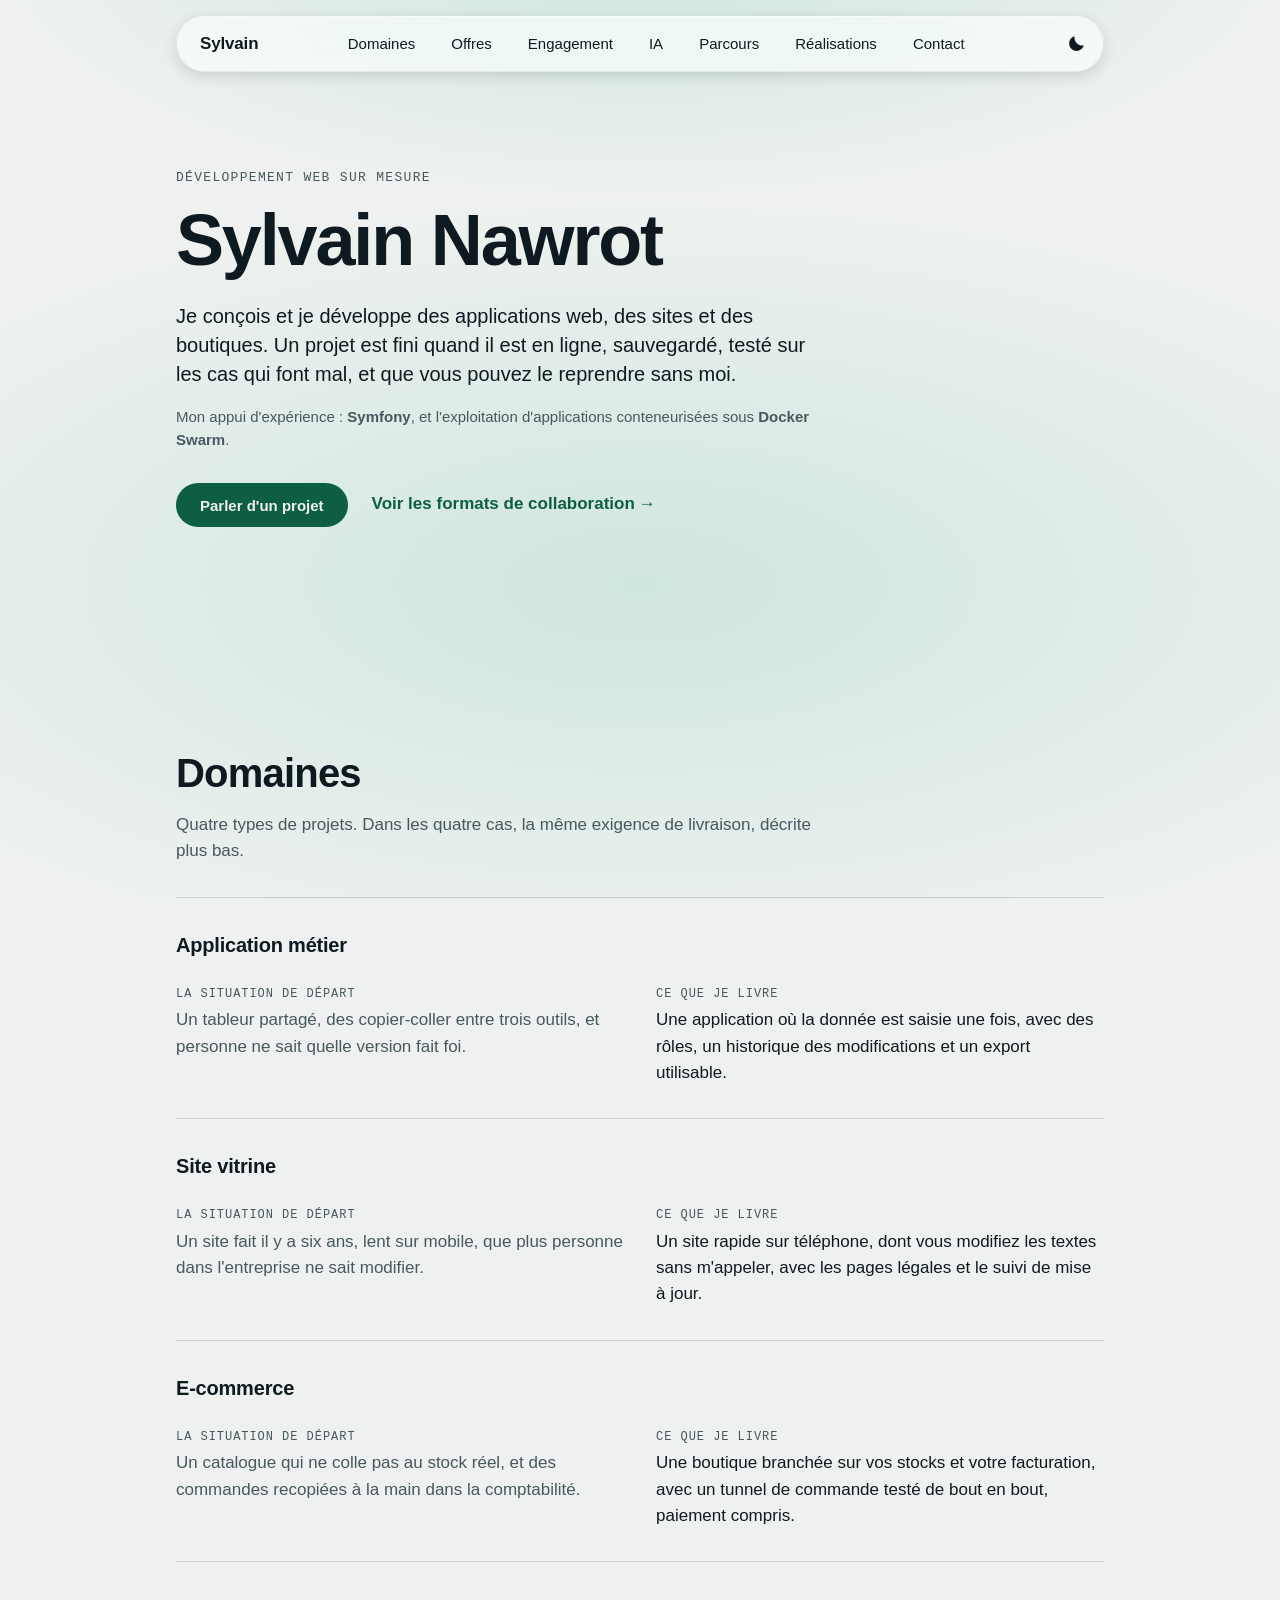
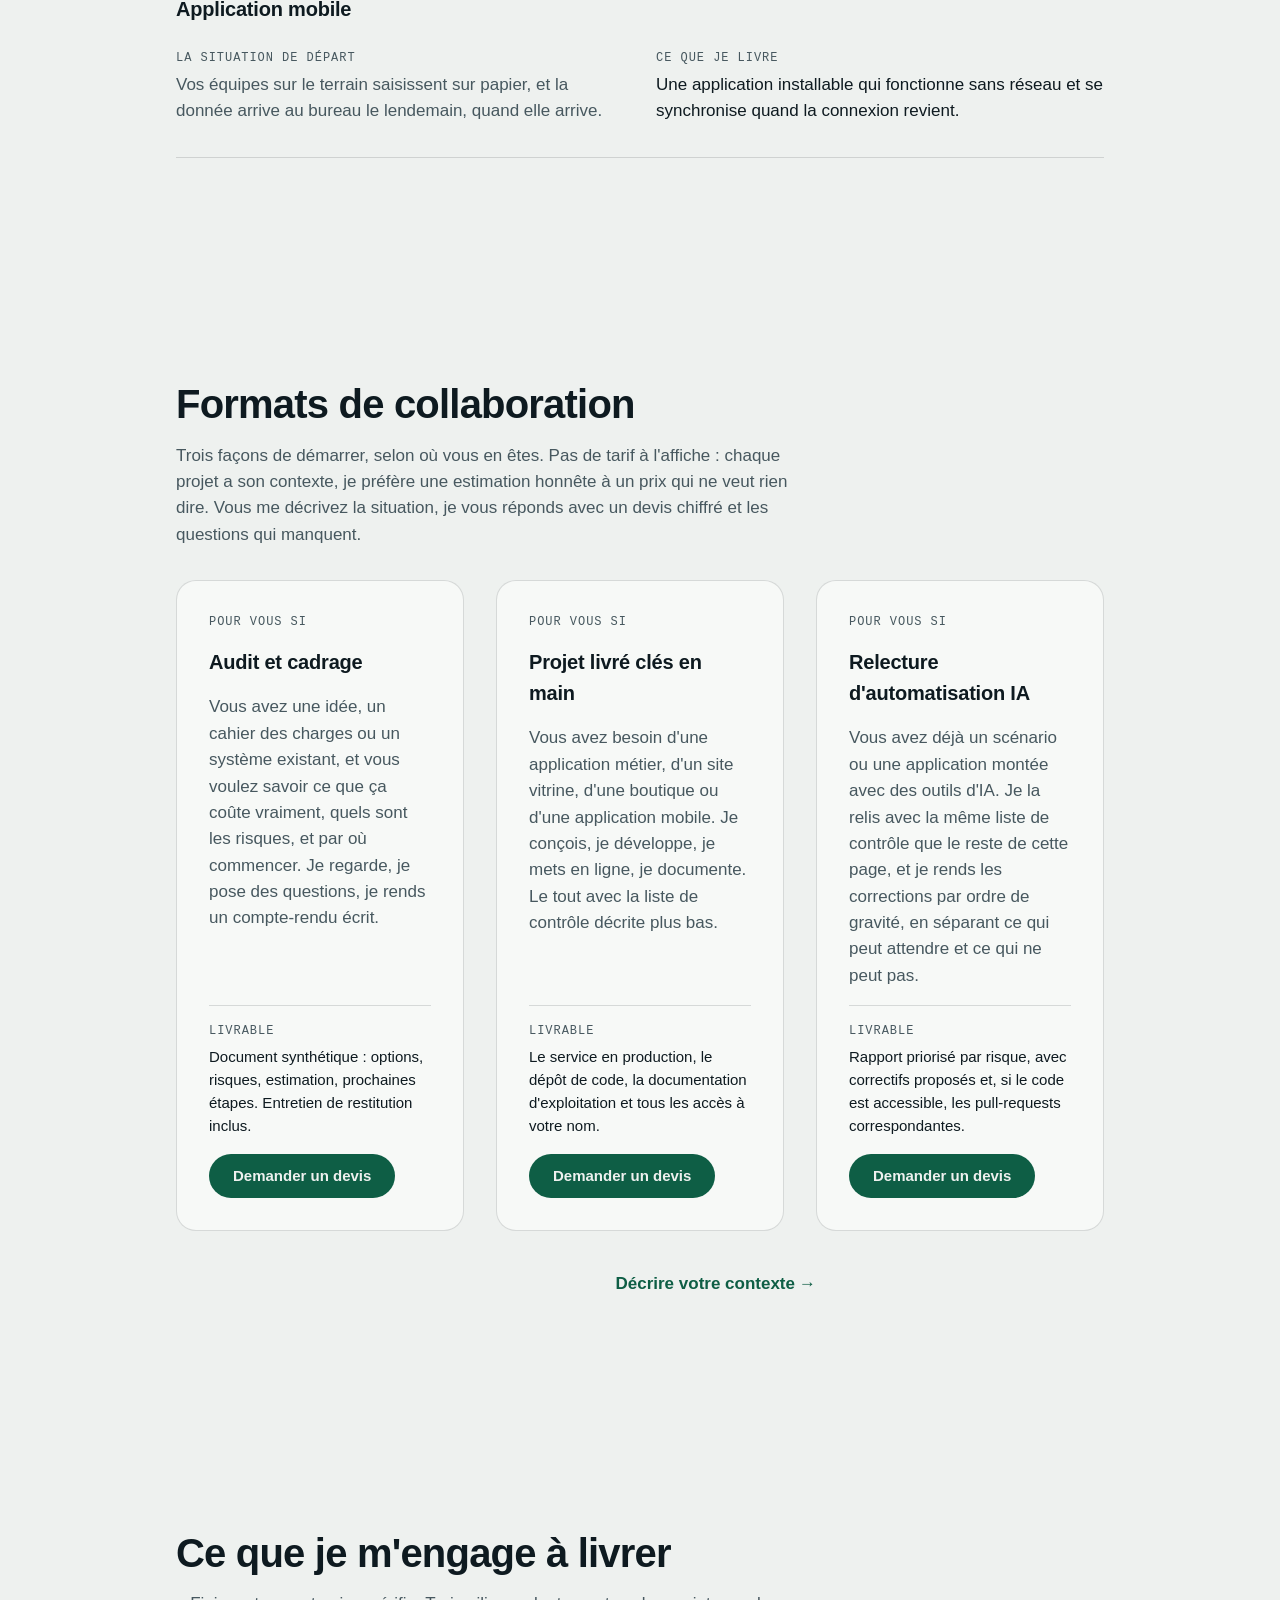
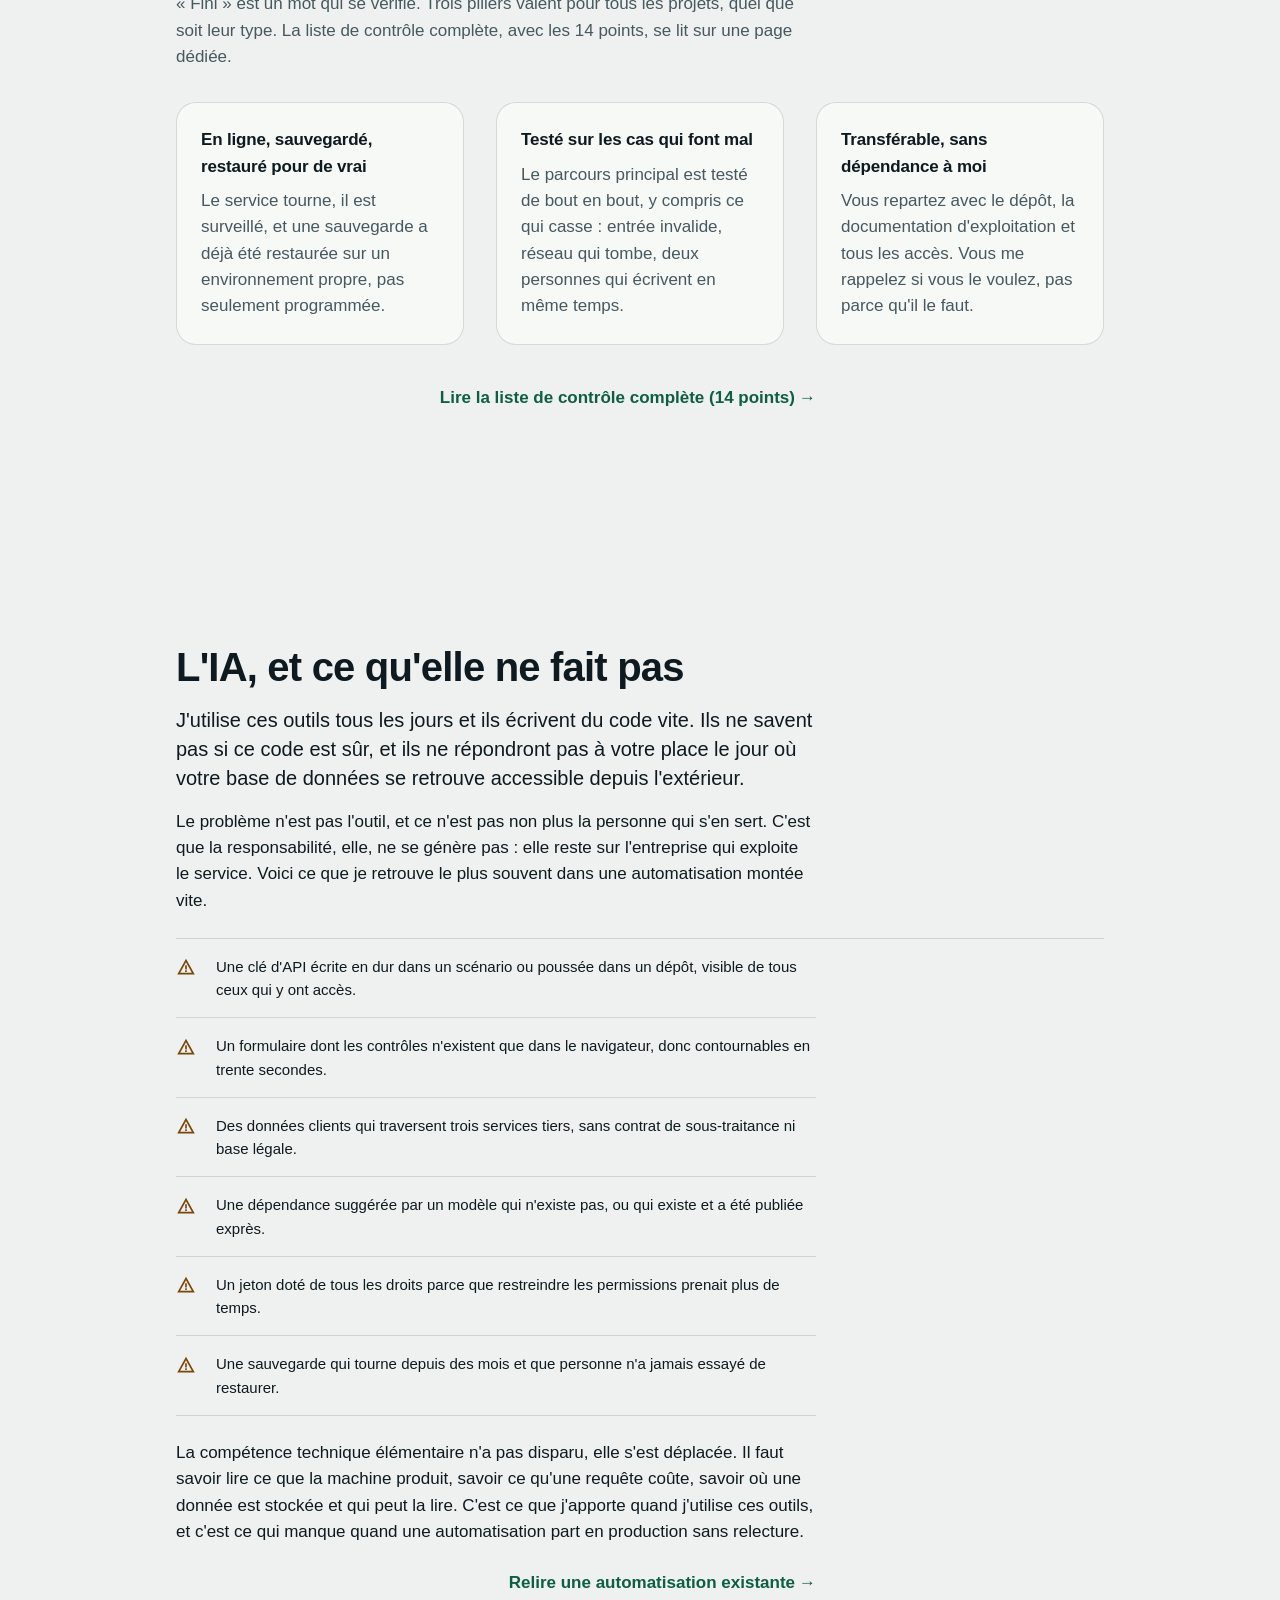
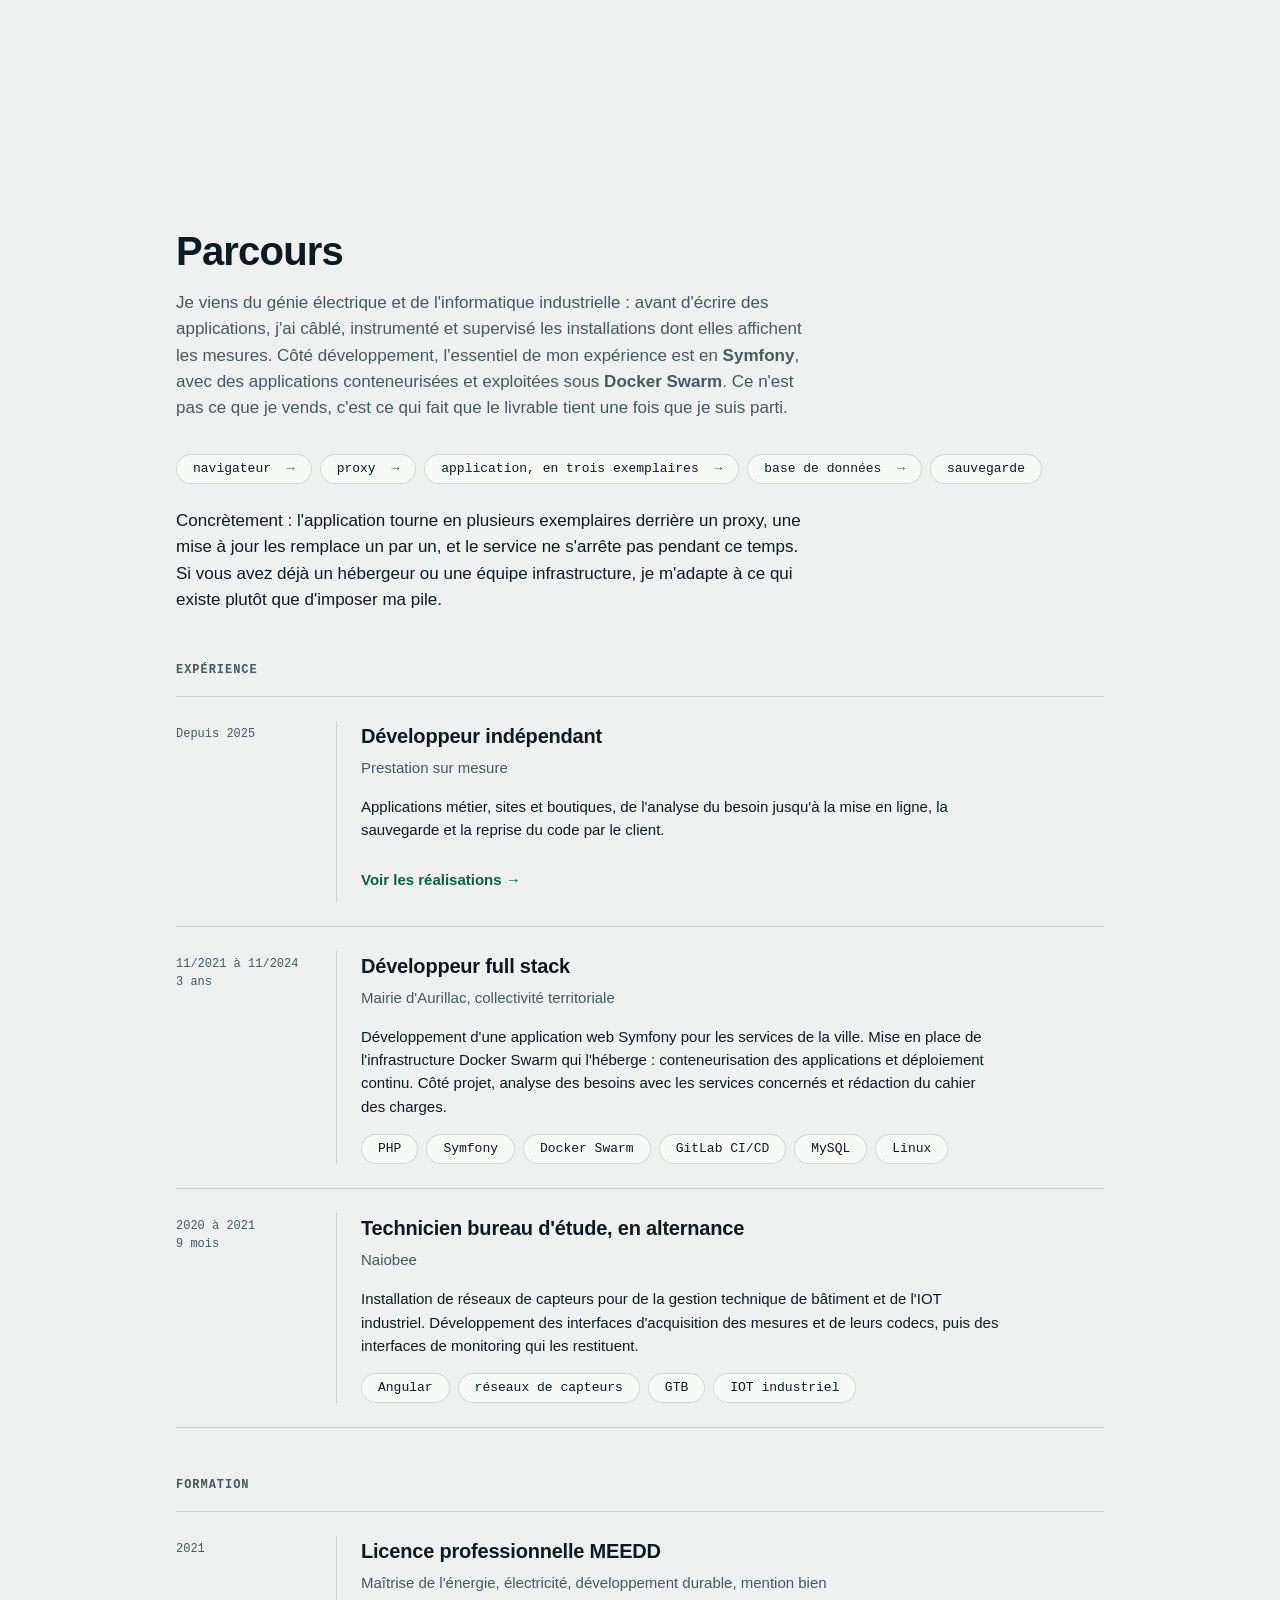
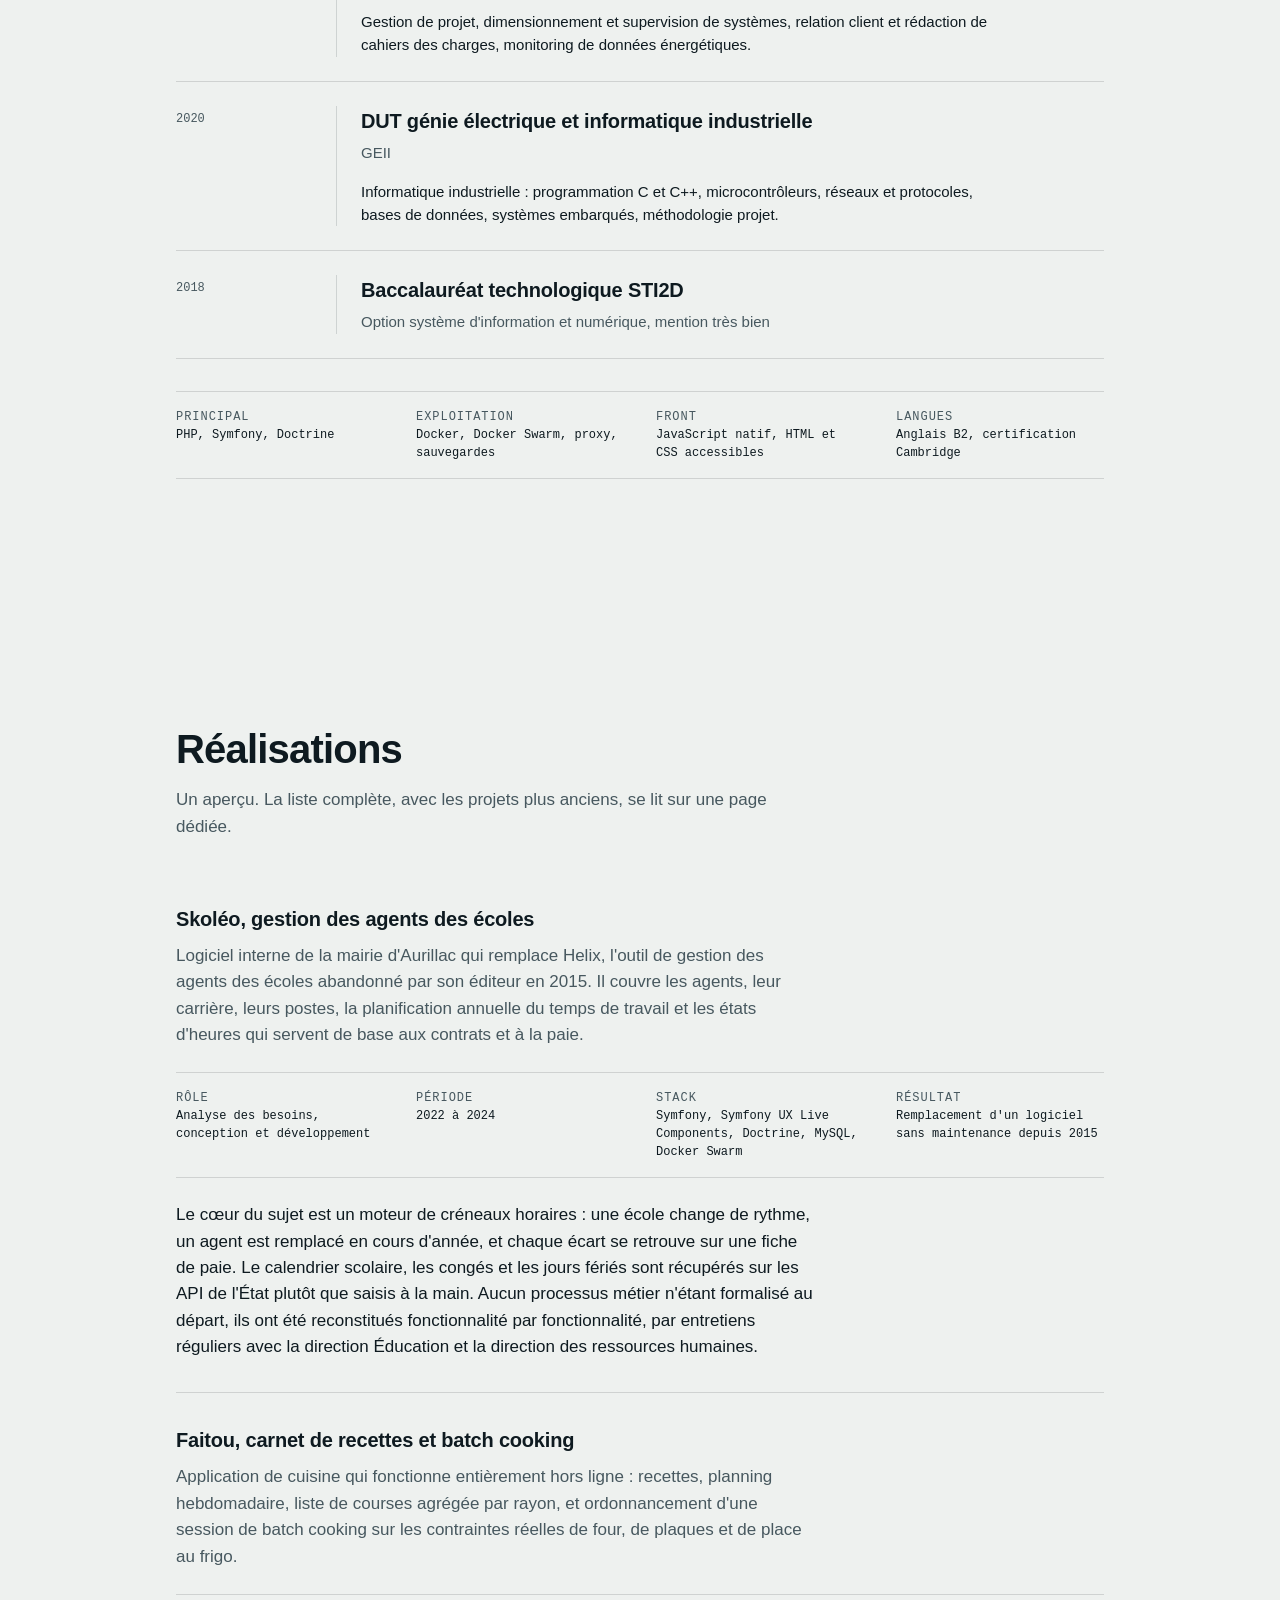
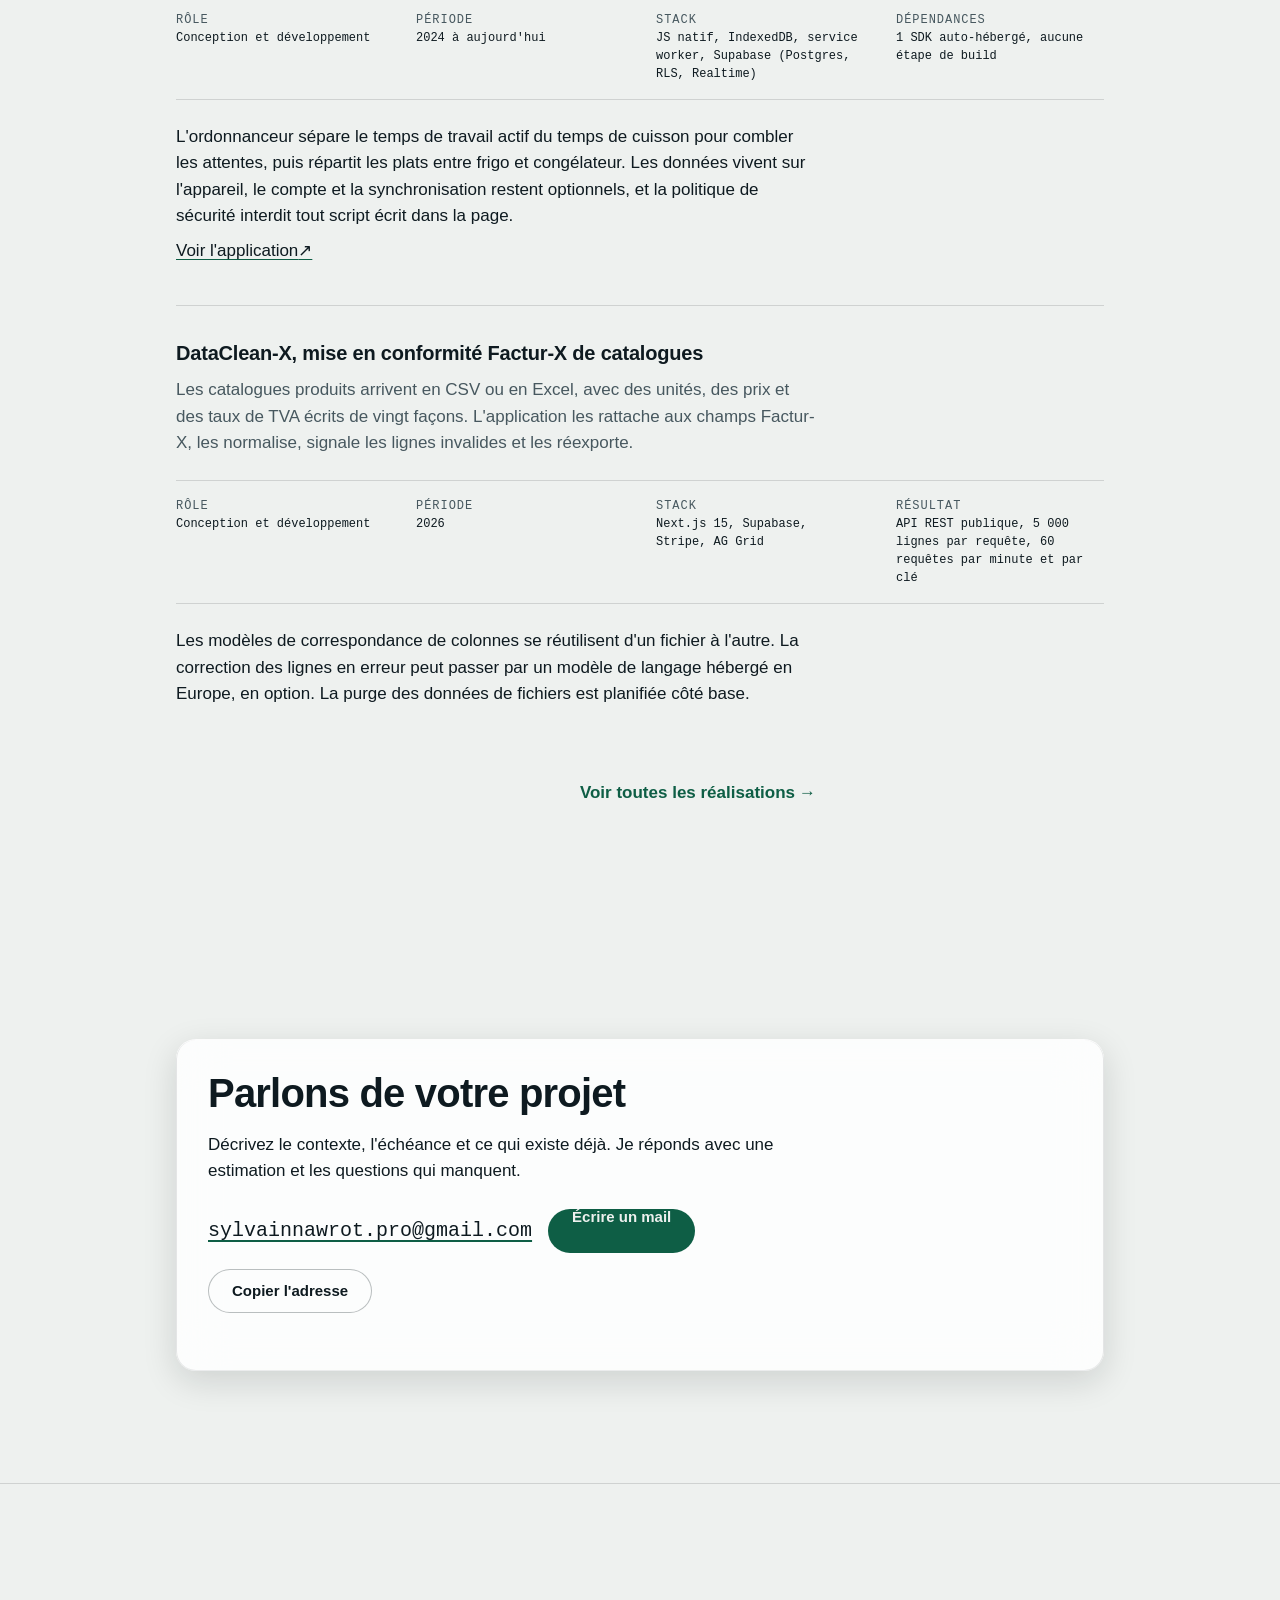
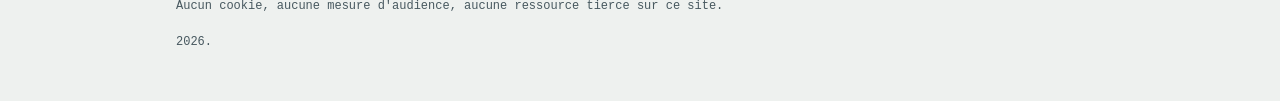
==== commit dab95e15: "feat: ajouter Skoléo, RESAPP et Lacta aux réalisations Skoléo passe en tête de liste et devient la f" ====
--- a/index.html
+++ b/index.html
@@ -442,21 +442,23 @@
       </p>
 
       <div id="fiches-vedettes">
-        <article class="fiche" data-domaines="metier mobile">
-          <h3 class="fiche__titre">Faitou, carnet de recettes et batch cooking</h3>
+        <article class="fiche" data-domaines="metier">
+          <h3 class="fiche__titre">Skoléo, gestion des agents des écoles</h3>
           <p class="fiche__resume">
-            Application de cuisine qui fonctionne entièrement hors ligne : recettes, planning
-            hebdomadaire, liste de courses agrégée par rayon, et ordonnancement d'une session de
-            batch cooking sur les contraintes réelles de four, de plaques et de place au frigo.
+            Logiciel interne de la mairie d'Aurillac qui remplace Helix, l'outil de gestion des
+            agents des écoles abandonné par son éditeur en 2015. Il couvre les agents, leur
+            carrière, leurs postes, la planification annuelle du temps de travail et les états
+            d'heures qui servent de base aux contrats et à la paie.
           </p>
           <dl class="fiche__releve">
-            <div><dt>Rôle</dt><dd>Conception et développement</dd></div>
-            <div><dt>Période</dt><dd>2024 à aujourd'hui</dd></div>
-            <div><dt>Stack</dt><dd>JS natif, IndexedDB, service worker, Supabase (Postgres, RLS, Realtime)</dd></div>
-            <div><dt>Dépendances</dt><dd>1 SDK auto-hébergé, aucune étape de build</dd></div>
+            <div><dt>Rôle</dt><dd>Analyse des besoins, conception et développement</dd></div>
+            <div><dt>Période</dt><dd>2022 à 2024</dd></div>
+            <div><dt>Stack</dt><dd>Symfony, Symfony UX Live Components, Doctrine, MySQL, Docker Swarm</dd></div>
+            <div><dt>Résultat</dt><dd>Remplacement d'un logiciel sans maintenance depuis 2015</dd></div>
           </dl>
           <p>
-            <a class="lien-externe" href="https://faitou.fr/" rel="noopener">Voir l'application</a>
+            Le cœur du sujet est un moteur de créneaux horaires : une école change de rythme, un
+            agent est remplacé en cours d'année, et chaque écart se retrouve sur une fiche de paie.
           </p>
         </article>
       </div>
@@ -499,6 +501,6 @@
   <span class="sr-only">Revenir en haut de la page</span>
 </button>
 
-<script src="js/app.js?v=8"></script>
+<script src="js/app.js?v=9"></script>
 </body>
 </html>
